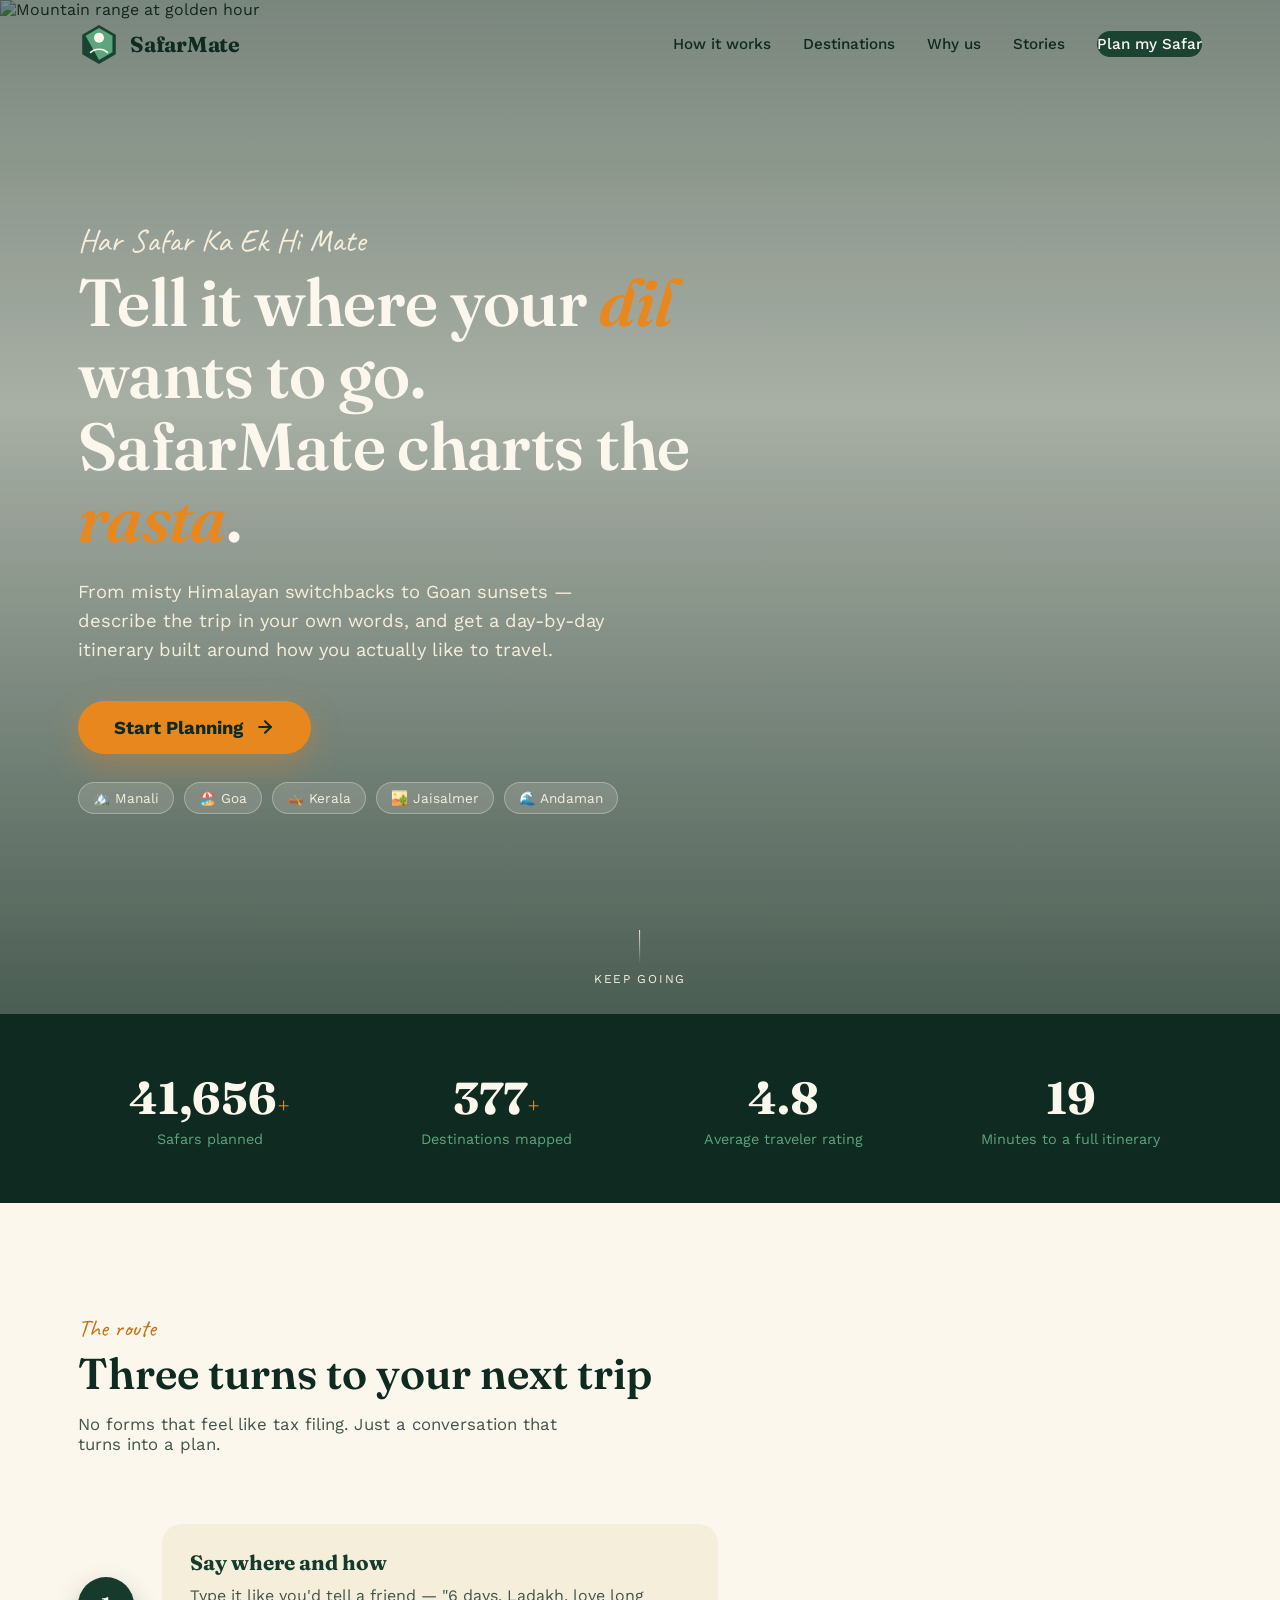
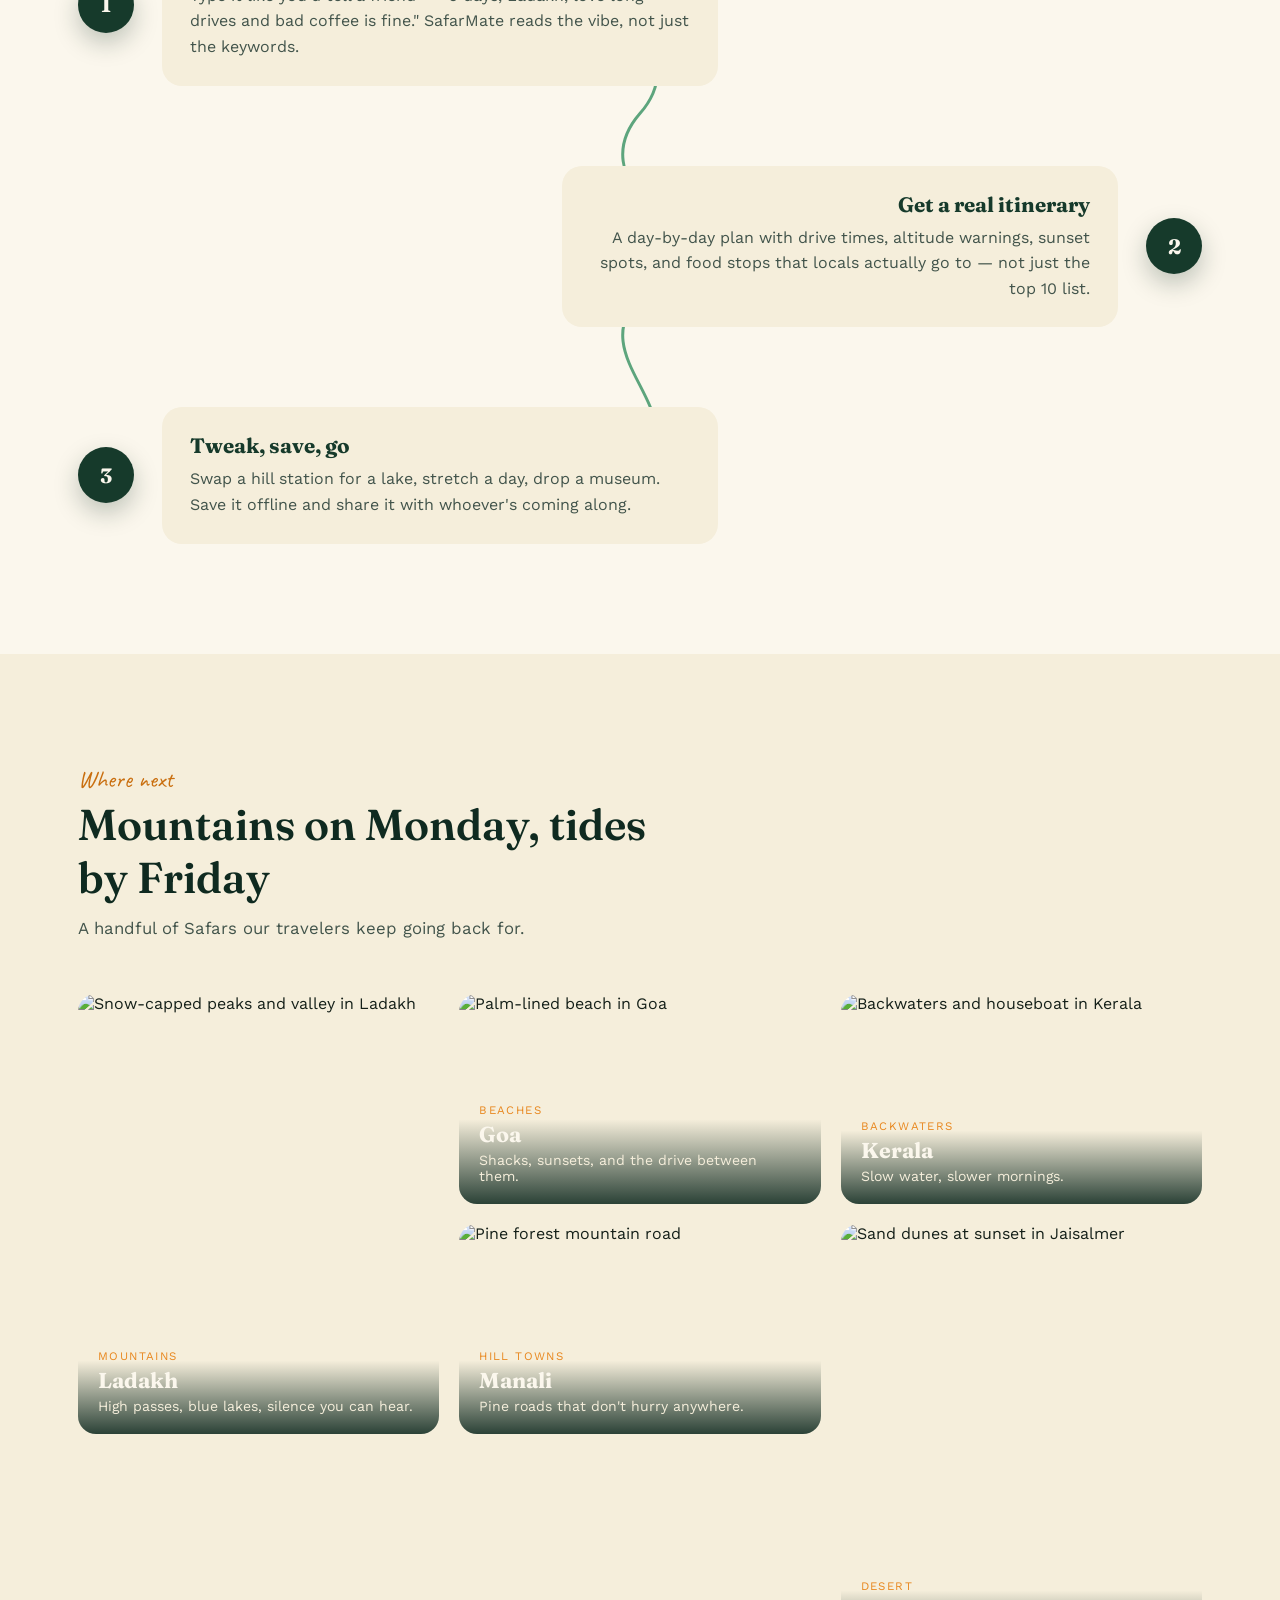
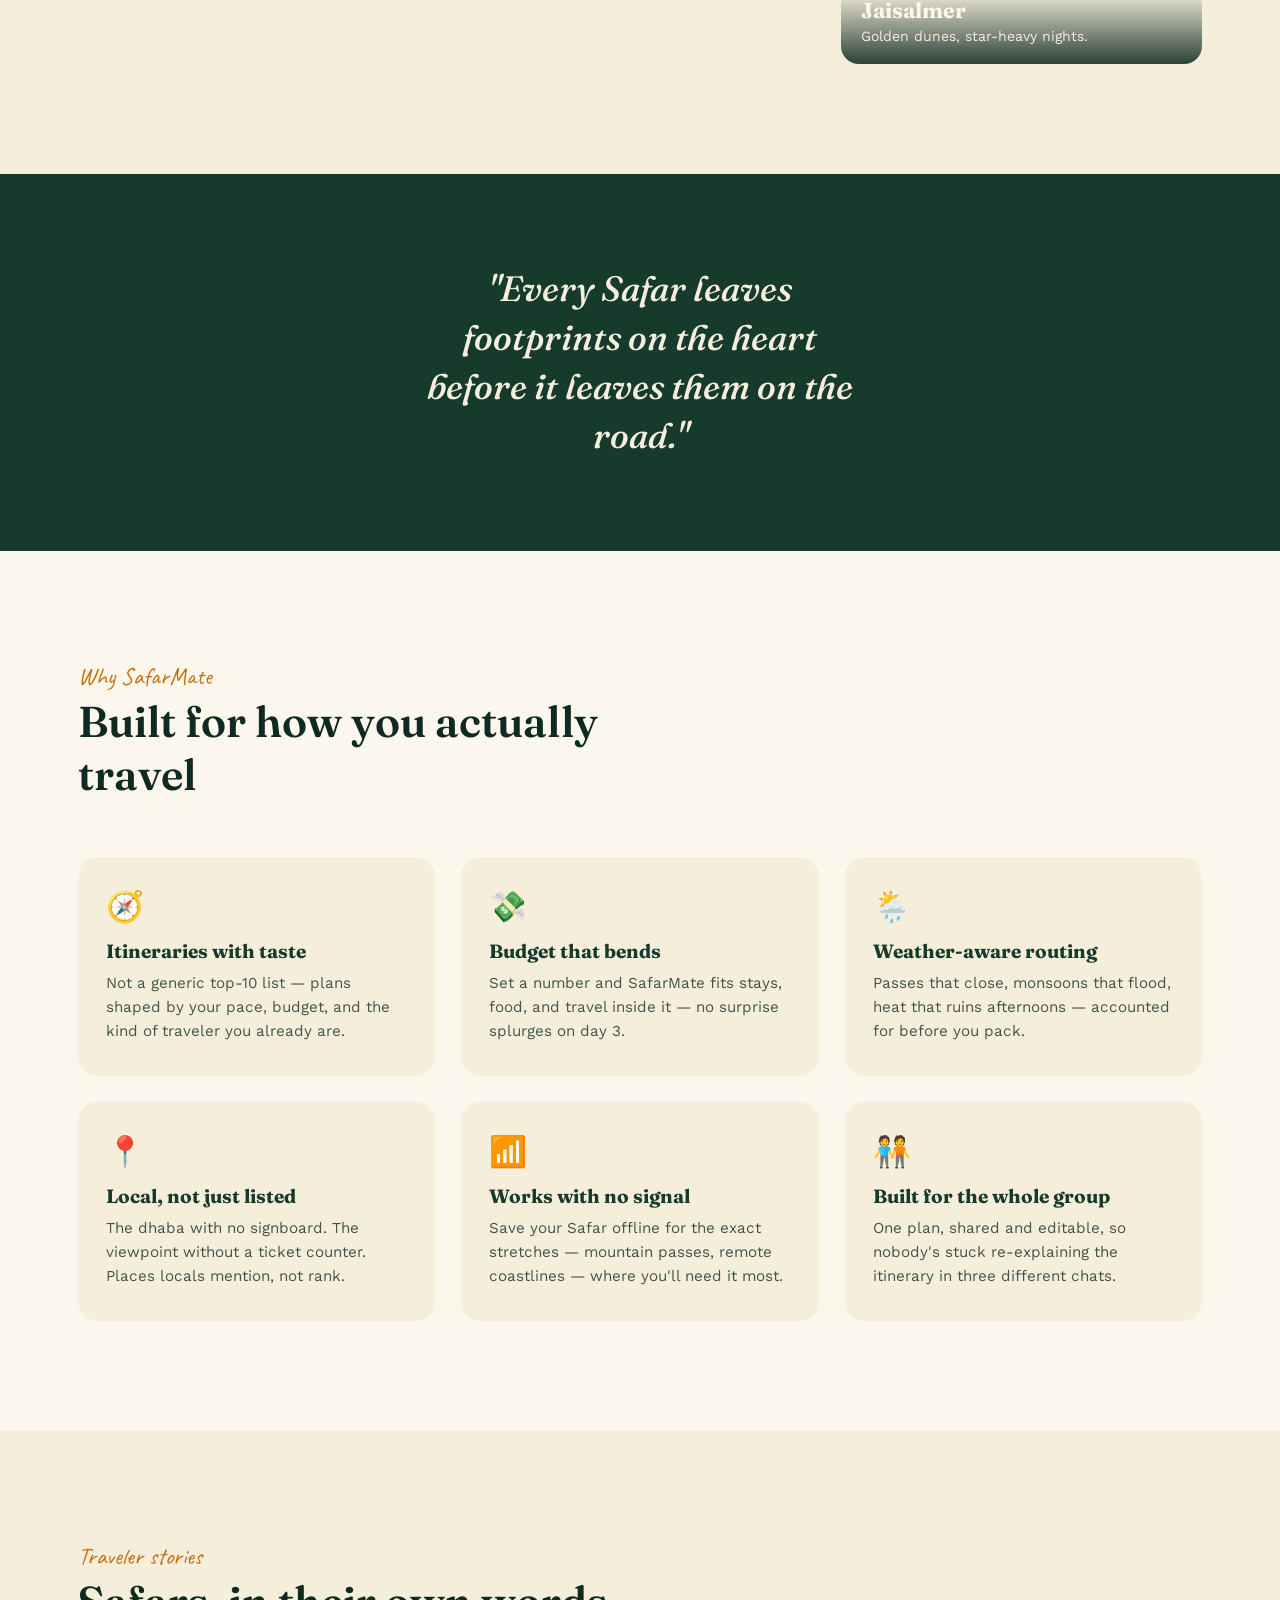
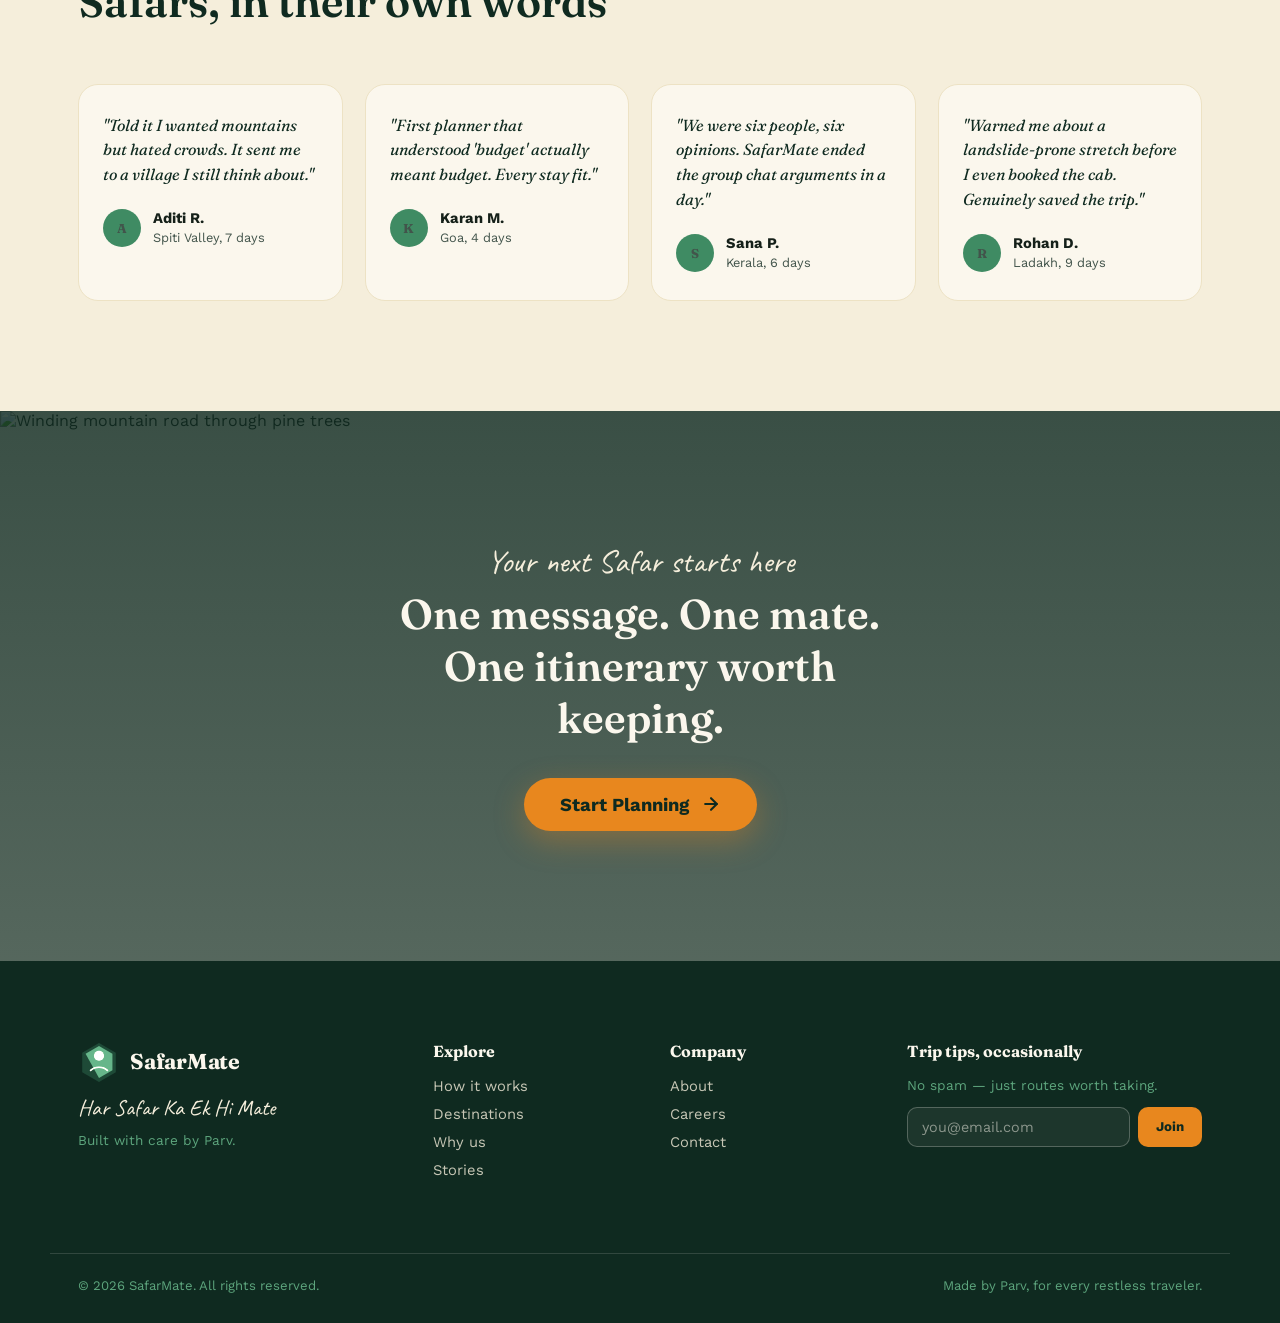
==== SafarMate.html @ 813eea45 "Add files via upload" ====
<!DOCTYPE html>
<html lang="en">
<head>
<meta charset="UTF-8">
<meta name="viewport" content="width=device-width, initial-scale=1.0">
<title>SafarMate — Har Safar Ka Ek Hi Mate</title>
<meta name="description" content="SafarMate plans your mountains, beaches and everything-in-between trips with AI — then hands you an itinerary that actually feels like yours.">

<link rel="preconnect" href="https://fonts.googleapis.com">
<link rel="preconnect" href="https://fonts.gstatic.com" crossorigin>
<link href="https://fonts.googleapis.com/css2?family=Fraunces:opsz,wght@9..144,400;9..144,500;9..144,600;9..144,700&family=Caveat:wght@500;600;700&family=Work+Sans:wght@400;500;600;700&display=swap" rel="stylesheet">

<style>
:root{
  --pine-900:#0F2A20;
  --pine-800:#163A2B;
  --pine-700:#1B4332;
  --moss-600:#2F6E4E;
  --moss-500:#3F8B63;
  --moss-400:#5DA57D;
  --sand-50:#FBF7ED;
  --sand-100:#F5EEDB;
  --sand-200:#EDE2C4;
  --marigold-500:#E8871E;
  --marigold-600:#C96E0E;
  --ink-900:#152019;
  --ink-600:#42544B;
  --mist:rgba(15,42,32,0.08);

  --font-display:"Fraunces", serif;
  --font-script:"Caveat", cursive;
  --font-body:"Work Sans", sans-serif;

  --wrap:1180px;
  --ease:cubic-bezier(.22,.9,.32,1);
}

*,*::before,*::after{box-sizing:border-box;}
html{scroll-behavior:smooth;}
@media (prefers-reduced-motion: reduce){
  html{scroll-behavior:auto;}
  *{animation-duration:0.001ms !important; animation-iteration-count:1 !important; transition-duration:0.001ms !important;}
}

body{
  margin:0;
  font-family:var(--font-body);
  color:var(--ink-900);
  background:var(--sand-50);
  -webkit-font-smoothing:antialiased;
  overflow-x:hidden;
}

img{max-width:100%; display:block;}
a{color:inherit; text-decoration:none;}
button{font-family:inherit; cursor:pointer;}

.wrap{
  width:100%;
  max-width:var(--wrap);
  margin:0 auto;
  padding:0 28px;
}

a:focus-visible, button:focus-visible, input:focus-visible{
  outline:3px solid var(--marigold-500);
  outline-offset:3px;
}

.reveal{
  opacity:0;
  transform:translateY(28px);
  transition:opacity .8s var(--ease), transform .8s var(--ease);
}
.reveal.in-view{
  opacity:1;
  transform:translateY(0);
}

.trail-progress{
  position:fixed;
  top:0; left:0; right:0;
  height:3px;
  background:transparent;
  z-index:1000;
}
.trail-progress span{
  display:block;
  height:100%;
  width:0%;
  background:linear-gradient(90deg, var(--moss-500), var(--marigold-500));
  transition:width .1s linear;
}

.site-header{
  position:fixed;
  top:3px; left:0; right:0;
  z-index:900;
  padding:20px 0;
  transition:padding .35s var(--ease), background .35s var(--ease), box-shadow .35s var(--ease);
}
.site-header.scrolled{
  padding:12px 0;
  background:rgba(251,247,237,0.88);
  backdrop-filter:blur(10px);
  box-shadow:0 8px 24px rgba(15,42,32,.08);
}
.header-inner{
  display:flex;
  align-items:center;
  justify-content:space-between;
  gap:20px;
}
.brand{
  display:flex;
  align-items:center;
  gap:10px;
}
.brand-mark{
  width:42px; height:42px;
  object-fit:contain;
  transition:transform .4s var(--ease);
}
.brand:hover .brand-mark{ transform:rotate(-8deg) scale(1.05); }
.brand-word{
  font-family:var(--font-display);
  font-weight:700;
  font-size:1.35rem;
  color:var(--pine-800);
  letter-spacing:-0.01em;
}
.site-header:not(.scrolled) .brand-word,
.site-header:not(.scrolled) .main-nav a:not(.nav-cta){
  color:var(--pine-900);
}

.main-nav{
  display:flex;
  align-items:center;
  gap:32px;
}
.main-nav a{
  font-size:.95rem;
  font-weight:500;
  color:var(--ink-600);
  position:relative;
  padding:4px 0;
}
.main-nav a:not(.nav-cta)::after{
  content:"";
  position:absolute; left:0; right:100%; bottom:-2px;
  height:2px; background:var(--marigold-500);
  transition:right .3s var(--ease);
}
.main-nav a:not(.nav-cta):hover::after{ right:0; }

.nav-cta{
  background:var(--pine-700);
  color:var(--sand-50) !important;
  padding:10px 20px;
  border-radius:999px;
  font-weight:600;
  transition:background .3s var(--ease), transform .3s var(--ease);
}
.nav-cta:hover{ background:var(--marigold-500); transform:translateY(-2px); }

.nav-toggle{
  display:none;
  flex-direction:column;
  gap:5px;
  background:none;
  border:none;
  padding:8px;
}
.nav-toggle span{
  width:24px; height:2px; background:var(--pine-900);
  transition:transform .3s var(--ease), opacity .3s var(--ease);
}

.hero{
  position:relative;
  min-height:100vh;
  display:flex;
  align-items:center;
  overflow:hidden;
}
.hero-media{
  position:absolute; inset:0;
  z-index:0;
}
.hero-img{
  position:absolute; inset:0;
  width:100%; height:100%;
  object-fit:cover;
  will-change:transform;
}
.hero-img--a{ opacity:1; animation:heroCross 14s ease-in-out infinite; }
.hero-img--b{ opacity:0; animation:heroCross 14s ease-in-out infinite; animation-delay:7s; }
@keyframes heroCross{
  0%, 42%{ opacity:1; }
  50%, 92%{ opacity:0; }
  100%{ opacity:1; }
}
.hero-img--b{ animation-name:heroCrossB; }
@keyframes heroCrossB{
  0%, 42%{ opacity:0; }
  50%, 92%{ opacity:1; }
  100%{ opacity:0; }
}
.hero-scrim{
  position:absolute; inset:0;
  background:
    linear-gradient(180deg, rgba(15,42,32,.55) 0%, rgba(15,42,32,.35) 40%, rgba(15,42,32,.75) 100%);
}

.hero-content{
  position:relative;
  z-index:2;
  padding-top:110px;
  padding-bottom:90px;
  color:var(--sand-50);
}
.script-tag{
  font-family:var(--font-script);
  font-size:2rem;
  color:var(--sand-100);
  margin:0 0 6px;
}
.hero-title{
  font-family:var(--font-display);
  font-weight:600;
  font-size:clamp(2.4rem, 5.2vw, 4.4rem);
  line-height:1.08;
  margin:0 0 22px;
  max-width:16ch;
  letter-spacing:-0.01em;
}
.hero-title em{
  font-style:italic;
  color:var(--marigold-500);
}
.hero-sub{
  font-size:1.15rem;
  line-height:1.6;
  color:var(--sand-100);
  max-width:52ch;
  margin:0 0 36px;
}

/* Updated Button CTA */
.btn-cta {
  display: inline-flex;
  align-items: center;
  justify-content: center;
  gap: 12px;
  background: var(--marigold-500);
  color: var(--pine-900);
  font-weight: 700;
  font-size: 1.15rem;
  padding: 16px 36px;
  border-radius: 999px;
  box-shadow: 0 10px 30px rgba(232,135,30,0.35);
  transition: all .3s var(--ease);
  border: none;
  cursor: pointer;
}
.btn-cta:hover {
  background: var(--sand-50);
  color: var(--pine-900);
  transform: translateY(-3px);
  box-shadow: 0 15px 35px rgba(251,247,237,0.3);
}

.hero-chips{
  display:flex;
  flex-wrap:wrap;
  gap:10px;
  margin-top:28px;
}
.hero-chips span{
  font-size:.85rem;
  background:rgba(251,247,237,0.14);
  border:1px solid rgba(251,247,237,0.3);
  color:var(--sand-100);
  padding:7px 14px;
  border-radius:999px;
}

.scroll-cue{
  position:absolute;
  bottom:28px; left:50%;
  transform:translateX(-50%);
  z-index:2;
  display:flex; flex-direction:column; align-items:center; gap:8px;
  color:var(--sand-100);
  font-size:.75rem;
  letter-spacing:.14em;
  text-transform:uppercase;
}
.scroll-cue-line{
  width:1px; height:34px;
  background:linear-gradient(180deg, var(--sand-100), transparent);
  position:relative;
  overflow:hidden;
}
.scroll-cue-line::after{
  content:"";
  position:absolute; top:-100%; left:0; right:0; height:100%;
  background:var(--marigold-500);
  animation:trickle 2.2s ease-in-out infinite;
}
@keyframes trickle{
  0%{ top:-100%; }
  60%{ top:100%; }
  100%{ top:100%; }
}

.stats{
  background:var(--pine-900);
  padding:56px 0;
}
.stats-grid{
  display:grid;
  grid-template-columns:repeat(4,1fr);
  gap:24px;
  text-align:center;
}
.stat{ color:var(--sand-100); }
.stat-num{
  font-family:var(--font-display);
  font-size:clamp(1.9rem,3.6vw,2.8rem);
  font-weight:700;
  color:var(--sand-50);
}
.stat-plus{
  font-family:var(--font-display);
  font-size:1.5rem;
  color:var(--marigold-500);
}
.stat-label{
  display:block;
  margin-top:6px;
  font-size:.9rem;
  color:var(--moss-400);
}

section{ padding:110px 0; }
.eyebrow{
  font-family:var(--font-script);
  font-size:1.5rem;
  color:var(--marigold-600);
  margin:0 0 4px;
}
.section-title{
  font-family:var(--font-display);
  font-weight:600;
  font-size:clamp(1.9rem, 3.4vw, 2.7rem);
  color:var(--pine-900);
  margin:0 0 14px;
  max-width:20ch;
}
.section-sub{
  font-size:1.05rem;
  color:var(--ink-600);
  max-width:52ch;
  margin:0;
}

.how{ background:var(--sand-50); }
.trail-wrap{
  position:relative;
  margin-top:70px;
  display:flex;
  flex-direction:column;
  gap:80px;
}
.trail-svg{
  position:absolute;
  top:0; left:50%;
  transform:translateX(-50%);
  width:200px; height:100%;
  z-index:0;
  pointer-events:none;
}
#trailPath{
  fill:none;
  stroke:var(--moss-400);
  stroke-width:3;
  stroke-linecap:round;
  stroke-dasharray:1400;
  stroke-dashoffset:1400;
  transition:stroke-dashoffset 1.6s var(--ease);
}
.trail-wrap.in-view #trailPath{ stroke-dashoffset:0; }

.step{
  position:relative;
  z-index:1;
  display:flex;
  align-items:center;
  gap:28px;
  max-width:640px;
}
.step--right{
  margin-left:auto;
  flex-direction:row-reverse;
  text-align:right;
}
.step-marker{
  flex:none;
  width:56px; height:56px;
  border-radius:50%;
  background:var(--pine-800);
  color:var(--sand-50);
  font-family:var(--font-display);
  font-weight:700;
  font-size:1.3rem;
  display:flex; align-items:center; justify-content:center;
  box-shadow:0 10px 24px rgba(15,42,32,.25);
}
.step-card{
  background:var(--sand-100);
  border-radius:20px;
  padding:26px 28px;
}
.step-card h3{
  font-family:var(--font-display);
  font-size:1.3rem;
  color:var(--pine-800);
  margin:0 0 8px;
}
.step-card p{
  margin:0;
  color:var(--ink-600);
  line-height:1.6;
}

.destinations{ background:var(--sand-100); }
.dest-grid{
  margin-top:56px;
  display:grid;
  grid-template-columns:repeat(6,1fr);
  grid-auto-rows:210px;
  gap:20px;
}
.dest-card{
  position:relative;
  border-radius:18px;
  overflow:hidden;
  grid-column:span 2;
  grid-row:span 1;
}
.dest-card--tall{ grid-row:span 2; }
.dest-card img{
  width:100%; height:100%;
  object-fit:cover;
  transition:transform .6s var(--ease);
}
.dest-card:hover img{ transform:scale(1.08); }
.dest-info{
  position:absolute; left:0; right:0; bottom:0;
  padding:20px;
  background:linear-gradient(0deg, rgba(15,42,32,.88), rgba(15,42,32,0) 70%);
  color:var(--sand-50);
}
.dest-kicker{
  display:block;
  font-size:.72rem;
  text-transform:uppercase;
  letter-spacing:.12em;
  color:var(--marigold-500);
  margin-bottom:4px;
}
.dest-info h3{
  font-family:var(--font-display);
  margin:0 0 4px;
  font-size:1.35rem;
}
.dest-info p{
  margin:0;
  font-size:.88rem;
  color:var(--sand-100);
}

.quote-break{
  background:var(--pine-800);
  padding:90px 0;
  text-align:center;
}
.big-quote{
  font-family:var(--font-display);
  font-style:italic;
  font-weight:500;
  font-size:clamp(1.4rem, 3vw, 2.2rem);
  color:var(--sand-100);
  max-width:20ch;
  margin:0 auto;
  line-height:1.4;
}

.features{ background:var(--sand-50); }
.feature-grid{
  margin-top:56px;
  display:grid;
  grid-template-columns:repeat(3,1fr);
  gap:26px;
}
.feature-card{
  background:var(--sand-100);
  border-radius:20px;
  padding:32px 28px;
  transition:transform .4s var(--ease), box-shadow .4s var(--ease);
}
.feature-card:hover{
  transform:translateY(-6px);
  box-shadow:0 20px 40px rgba(15,42,32,.1);
}
.feature-icon{
  font-size:1.9rem;
  display:inline-block;
  margin-bottom:14px;
}
.feature-card h3{
  font-family:var(--font-display);
  font-size:1.2rem;
  color:var(--pine-800);
  margin:0 0 8px;
}
.feature-card p{
  margin:0;
  color:var(--ink-600);
  line-height:1.6;
  font-size:.95rem;
}

.stories{ background:var(--sand-100); overflow:hidden; }
.stories-track{
  margin-top:56px;
  display:grid;
  grid-template-columns:repeat(4,1fr);
  gap:22px;
}
.story-card{
  background:var(--sand-50);
  border-radius:20px;
  padding:28px 24px;
  border:1px solid var(--sand-200);
}
.story-quote{
  font-family:var(--font-display);
  font-style:italic;
  color:var(--pine-900);
  line-height:1.55;
  margin:0 0 22px;
}
.story-who{
  display:flex;
  align-items:center;
  gap:12px;
}
.story-avatar{
  width:38px; height:38px;
  border-radius:50%;
  background:var(--moss-500);
  color:var(--sand-50);
  font-family:var(--font-display);
  font-weight:700;
  display:flex; align-items:center; justify-content:center;
  flex:none;
}
.story-who strong{
  display:block;
  font-size:.92rem;
  color:var(--ink-900);
}
.story-who span{
  font-size:.8rem;
  color:var(--ink-600);
}

.cta-band{
  position:relative;
  padding:130px 0;
  overflow:hidden;
}
.cta-media{ position:absolute; inset:0; z-index:0; }
.cta-media img{ width:100%; height:100%; object-fit:cover; }
.cta-scrim{
  position:absolute; inset:0;
  background:linear-gradient(180deg, rgba(15,42,32,.82), rgba(15,42,32,.7));
}
.cta-content{
  position:relative; z-index:1;
  text-align:center;
  display:flex;
  flex-direction:column;
  align-items:center;
}
.cta-content h2{
  font-family:var(--font-display);
  font-weight:600;
  font-size:clamp(1.8rem, 3.6vw, 2.6rem);
  color:var(--sand-50);
  max-width:18ch;
  margin:0 0 34px;
}

.site-footer{
  background:var(--pine-900);
  color:var(--sand-100);
  padding:80px 0 30px;
}
.footer-grid{
  display:grid;
  grid-template-columns:1.6fr 1fr 1fr 1.3fr;
  gap:40px;
}
.footer-brand .brand-word{ color:var(--sand-50); }
.footer-brand .brand-mark{ filter:brightness(1.1); }
.script-tag--footer{ font-size:1.4rem; margin-top:10px; }
.footer-note{ font-size:.85rem; color:var(--moss-400); margin-top:10px; }

.footer-col h4{
  font-family:var(--font-display);
  font-size:1rem;
  color:var(--sand-50);
  margin:0 0 16px;
}
.footer-col a{
  display:block;
  color:var(--sand-100);
  opacity:.8;
  font-size:.92rem;
  margin-bottom:10px;
  transition:opacity .2s, color .2s;
}
.footer-col a:hover{ opacity:1; color:var(--marigold-500); }
.footer-newsletter p{
  font-size:.85rem;
  color:var(--moss-400);
  margin:0 0 14px;
}
.newsletter-form{
  display:flex;
  gap:8px;
}
.newsletter-form input{
  flex:1;
  min-width:0;
  border:1px solid rgba(251,247,237,.25);
  background:rgba(251,247,237,.06);
  border-radius:10px;
  padding:11px 14px;
  color:var(--sand-50);
  font-family:inherit;
  font-size:.9rem;
}
.newsletter-form input::placeholder{ color:rgba(251,247,237,.5); }
.newsletter-form button{
  border:none;
  background:var(--marigold-500);
  color:var(--pine-900);
  font-weight:700;
  padding:0 18px;
  border-radius:10px;
  transition:background .3s;
}
.newsletter-form button:hover{ background:var(--sand-50); }

.footer-bottom{
  margin-top:64px;
  padding-top:24px;
  border-top:1px solid rgba(251,247,237,.14);
  display:flex;
  justify-content:space-between;
  flex-wrap:wrap;
  gap:10px;
  font-size:.82rem;
  color:var(--moss-400);
}

.toast{
  position:fixed;
  bottom:28px; left:50%;
  transform:translate(-50%, 20px);
  background:var(--pine-800);
  color:var(--sand-50);
  padding:14px 24px;
  border-radius:999px;
  font-size:.9rem;
  box-shadow:0 14px 30px rgba(15,42,32,.3);
  opacity:0;
  pointer-events:none;
  transition:opacity .35s var(--ease), transform .35s var(--ease);
  z-index:1200;
}
.toast.show{
  opacity:1;
  transform:translate(-50%, 0);
}

@media (max-width: 980px){
  .stats-grid{ grid-template-columns:repeat(2,1fr); row-gap:36px; }
  .dest-grid{ grid-template-columns:repeat(2,1fr); }
  .dest-card--tall{ grid-row:span 1; }
  .feature-grid{ grid-template-columns:repeat(2,1fr); }
  .stories-track{ grid-template-columns:repeat(2,1fr); }
  .footer-grid{ grid-template-columns:1fr 1fr; }
  .trail-svg{ display:none; }
  .step--right{ margin-left:0; flex-direction:row; text-align:left; }
}

@media (max-width: 720px){
  .main-nav{
    position:fixed;
    top:0; right:0;
    height:100vh;
    width:min(78vw, 320px);
    background:var(--sand-50);
    flex-direction:column;
    align-items:flex-start;
    justify-content:center;
    gap:26px;
    padding:40px;
    transform:translateX(100%);
    transition:transform .4s var(--ease);
    box-shadow:-10px 0 30px rgba(15,42,32,.15);
  }
  .main-nav.open{ transform:translateX(0); }
  .main-nav a{ color:var(--pine-900) !important; font-size:1.1rem; }
  .nav-toggle{ display:flex; }
  .nav-toggle.open span:nth-child(1){ transform:translateY(7px) rotate(45deg); }
  .nav-toggle.open span:nth-child(2){ opacity:0; }
  .nav-toggle.open span:nth-child(3){ transform:translateY(-7px) rotate(-45deg); }

  section{ padding:76px 0; }
  .hero-content{ padding-top:120px; }
  .stats-grid{ grid-template-columns:1fr 1fr; }
  .dest-grid{ grid-template-columns:1fr; grid-auto-rows:240px; }
  .dest-card{ grid-column:span 1; }
  .feature-grid{ grid-template-columns:1fr; }
  .stories-track{ grid-template-columns:1fr; }
  .footer-grid{ grid-template-columns:1fr; gap:34px; }
}
</style>
</head>
<body>

<div class="trail-progress" aria-hidden="true"><span id="trailFill"></span></div>

<!-- ===================== HEADER ===================== -->
<header class="site-header" id="siteHeader">
  <div class="wrap header-inner">
    <a href="#top" class="brand">
      <svg class="brand-mark" viewBox="0 0 100 100" fill="none" xmlns="http://www.w3.org/2000/svg" style="width:42px;height:42px;">
        <path d="M50 5L90 28.1V74.4L50 97.5L10 74.4V28.1L50 5Z" fill="#1B4332"/>
        <path d="M50 12L82 30.5V69.5L50 88L18 30.5V30.5L50 12Z" fill="#5DA57D"/>
        <circle cx="50" cy="35" r="12" fill="#FBF7ED"/>
        <path d="M30 70C40 60 60 60 70 70" stroke="#FBF7ED" stroke-width="4" stroke-linecap="round"/>
      </svg>
      <span class="brand-word">SafarMate</span>
    </a>

    <nav class="main-nav" id="mainNav">
      <a href="#how-it-works">How it works</a>
      <a href="#destinations">Destinations</a>
      <a href="#features">Why us</a>
      <a href="#stories">Stories</a>
      <a href="index.html" class="nav-cta">Plan my Safar</a>
    </nav>

    <button class="nav-toggle" id="navToggle" aria-label="Toggle menu" aria-expanded="false">
      <span></span><span></span><span></span>
    </button>
  </div>
</header>

<main id="top">

  <!-- ===================== HERO ===================== -->
  <section class="hero" id="hero">
    <div class="hero-media" id="heroMedia">
      <img src="https://images.unsplash.com/photo-1469474968028-56623f02e42e?auto=format&fit=crop&w=1800&q=80" alt="Mountain range at golden hour" class="hero-img hero-img--a">
      <img src="https://images.unsplash.com/photo-1507525428034-b723cf961d3e?auto=format&fit=crop&w=1800&q=80" alt="Turquoise beach coastline from above" class="hero-img hero-img--b">
      <div class="hero-scrim"></div>
    </div>

    <div class="wrap hero-content">
      <p class="script-tag reveal">Har Safar Ka Ek Hi Mate</p>
      <h1 class="hero-title reveal">
        Tell it where your <em>dil</em> wants to go.<br>
        SafarMate charts the <em>rasta</em>.
      </h1>
      <p class="hero-sub reveal">
        From misty Himalayan switchbacks to Goan sunsets — describe the trip in your own words,
        and get a day-by-day itinerary built around how you actually like to travel.
      </p>

      <div class="reveal">
        <a href="index.html" class="btn-cta">
          <span>Start Planning</span>
          <svg width="20" height="20" viewBox="0 0 24 24" fill="none" stroke="currentColor" stroke-width="2.5" stroke-linecap="round" stroke-linejoin="round"><line x1="5" y1="12" x2="19" y2="12"></line><polyline points="12 5 19 12 12 19"></polyline></svg>
        </a>
      </div>

      <div class="hero-chips reveal" aria-hidden="true">
        <span>🏔️ Manali</span><span>🏖️ Goa</span><span>🛶 Kerala</span><span>🏜️ Jaisalmer</span><span>🌊 Andaman</span>
      </div>
    </div>

    <a href="#stats" class="scroll-cue" aria-label="Scroll down">
      <span class="scroll-cue-line"></span> keep going
    </a>
  </section>

  <!-- ===================== STATS ===================== -->
  <section class="stats" id="stats">
    <div class="wrap stats-grid">
      <div class="stat reveal">
        <span class="stat-num" data-count="42000">0</span><span class="stat-plus">+</span>
        <span class="stat-label">Safars planned</span>
      </div>
      <div class="stat reveal">
        <span class="stat-num" data-count="380">0</span><span class="stat-plus">+</span>
        <span class="stat-label">Destinations mapped</span>
      </div>
      <div class="stat reveal">
        <span class="stat-num" data-count="4.8">0</span>
        <span class="stat-label">Average traveler rating</span>
      </div>
      <div class="stat reveal">
        <span class="stat-num" data-count="19">0</span>
        <span class="stat-label">Minutes to a full itinerary</span>
      </div>
    </div>
  </section>

  <!-- ===================== HOW IT WORKS ===================== -->
  <section class="how" id="how-it-works">
    <div class="wrap">
      <p class="eyebrow reveal">The route</p>
      <h2 class="section-title reveal">Three turns to your next trip</h2>
      <p class="section-sub reveal">No forms that feel like tax filing. Just a conversation that turns into a plan.</p>
    </div>

    <div class="trail-wrap wrap">
      <svg class="trail-svg" id="trailSvg" viewBox="0 0 200 720" preserveAspectRatio="none" aria-hidden="true">
        <path id="trailPath" d="M100,10 C40,90 160,140 100,220 C40,300 160,350 100,430 C40,510 160,560 100,650" />
      </svg>

      <div class="step reveal" data-step="1">
        <div class="step-marker">1</div>
        <div class="step-card">
          <h3>Say where and how</h3>
          <p>Type it like you'd tell a friend — "6 days, Ladakh, love long drives and bad coffee is fine." SafarMate reads the vibe, not just the keywords.</p>
        </div>
      </div>

      <div class="step step--right reveal" data-step="2">
        <div class="step-marker">2</div>
        <div class="step-card">
          <h3>Get a real itinerary</h3>
          <p>A day-by-day plan with drive times, altitude warnings, sunset spots, and food stops that locals actually go to — not just the top 10 list.</p>
        </div>
      </div>

      <div class="step reveal" data-step="3">
        <div class="step-marker">3</div>
        <div class="step-card">
          <h3>Tweak, save, go</h3>
          <p>Swap a hill station for a lake, stretch a day, drop a museum. Save it offline and share it with whoever's coming along.</p>
        </div>
      </div>
    </div>
  </section>

  <!-- ===================== DESTINATIONS ===================== -->
  <section class="destinations" id="destinations">
    <div class="wrap">
      <p class="eyebrow reveal">Where next</p>
      <h2 class="section-title reveal">Mountains on Monday, tides by Friday</h2>
      <p class="section-sub reveal">A handful of Safars our travelers keep going back for.</p>
    </div>

    <div class="dest-grid wrap">
      <article class="dest-card dest-card--tall reveal">
        <img src="https://images.unsplash.com/photo-1626621341517-bbf3d9990a23?auto=format&fit=crop&w=1000&q=80" alt="Snow-capped peaks and valley in Ladakh">
        <div class="dest-info">
          <span class="dest-kicker">Mountains</span>
          <h3>Ladakh</h3>
          <p>High passes, blue lakes, silence you can hear.</p>
        </div>
      </article>

      <article class="dest-card reveal">
        <img src="https://images.unsplash.com/photo-1512343879784-a960bf40e7f2?auto=format&fit=crop&w=900&q=80" alt="Palm-lined beach in Goa">
        <div class="dest-info">
          <span class="dest-kicker">Beaches</span>
          <h3>Goa</h3>
          <p>Shacks, sunsets, and the drive between them.</p>
        </div>
      </article>

      <article class="dest-card reveal">
        <img src="https://images.unsplash.com/photo-1602216056096-3b40cc0c9944?auto=format&fit=crop&w=900&q=80" alt="Backwaters and houseboat in Kerala">
        <div class="dest-info">
          <span class="dest-kicker">Backwaters</span>
          <h3>Kerala</h3>
          <p>Slow water, slower mornings.</p>
        </div>
      </article>

      <article class="dest-card reveal">
        <img src="https://images.unsplash.com/photo-1477587458883-47145ed94245?auto=format&fit=crop&w=900&q=80" alt="Pine forest mountain road">
        <div class="dest-info">
          <span class="dest-kicker">Hill towns</span>
          <h3>Manali</h3>
          <p>Pine roads that don't hurry anywhere.</p>
        </div>
      </article>

      <article class="dest-card dest-card--tall reveal">
        <img src="https://images.unsplash.com/photo-1524230659092-07f99a75c013?auto=format&fit=crop&w=1000&q=80" alt="Sand dunes at sunset in Jaisalmer">
        <div class="dest-info">
          <span class="dest-kicker">Desert</span>
          <h3>Jaisalmer</h3>
          <p>Golden dunes, star-heavy nights.</p>
        </div>
      </article>
    </div>
  </section>

  <!-- ===================== QUOTE BREAK ===================== -->
  <section class="quote-break">
    <div class="wrap">
      <p class="big-quote reveal">"Every Safar leaves footprints on the heart before it leaves them on the road."</p>
    </div>
  </section>

  <!-- ===================== FEATURES ===================== -->
  <section class="features" id="features">
    <div class="wrap">
      <p class="eyebrow reveal">Why SafarMate</p>
      <h2 class="section-title reveal">Built for how you actually travel</h2>
    </div>

    <div class="feature-grid wrap">
      <div class="feature-card reveal">
        <span class="feature-icon">🧭</span>
        <h3>Itineraries with taste</h3>
        <p>Not a generic top-10 list — plans shaped by your pace, budget, and the kind of traveler you already are.</p>
      </div>
      <div class="feature-card reveal">
        <span class="feature-icon">💸</span>
        <h3>Budget that bends</h3>
        <p>Set a number and SafarMate fits stays, food, and travel inside it — no surprise splurges on day 3.</p>
      </div>
      <div class="feature-card reveal">
        <span class="feature-icon">🌦️</span>
        <h3>Weather-aware routing</h3>
        <p>Passes that close, monsoons that flood, heat that ruins afternoons — accounted for before you pack.</p>
      </div>
      <div class="feature-card reveal">
        <span class="feature-icon">📍</span>
        <h3>Local, not just listed</h3>
        <p>The dhaba with no signboard. The viewpoint without a ticket counter. Places locals mention, not rank.</p>
      </div>
      <div class="feature-card reveal">
        <span class="feature-icon">📶</span>
        <h3>Works with no signal</h3>
        <p>Save your Safar offline for the exact stretches — mountain passes, remote coastlines — where you'll need it most.</p>
      </div>
      <div class="feature-card reveal">
        <span class="feature-icon">🧑‍🤝‍🧑</span>
        <h3>Built for the whole group</h3>
        <p>One plan, shared and editable, so nobody's stuck re-explaining the itinerary in three different chats.</p>
      </div>
    </div>
  </section>

  <!-- ===================== TESTIMONIALS ===================== -->
  <section class="stories" id="stories">
    <div class="wrap">
      <p class="eyebrow reveal">Traveler stories</p>
      <h2 class="section-title reveal">Safars, in their own words</h2>
    </div>

    <div class="stories-track wrap" id="storiesTrack">
      <article class="story-card reveal">
        <p class="story-quote">"Told it I wanted mountains but hated crowds. It sent me to a village I still think about."</p>
        <div class="story-who">
          <span class="story-avatar">A</span>
          <div><strong>Aditi R.</strong><span>Spiti Valley, 7 days</span></div>
        </div>
      </article>
      <article class="story-card reveal">
        <p class="story-quote">"First planner that understood 'budget' actually meant budget. Every stay fit."</p>
        <div class="story-who">
          <span class="story-avatar">K</span>
          <div><strong>Karan M.</strong><span>Goa, 4 days</span></div>
        </div>
      </article>
      <article class="story-card reveal">
        <p class="story-quote">"We were six people, six opinions. SafarMate ended the group chat arguments in a day."</p>
        <div class="story-who">
          <span class="story-avatar">S</span>
          <div><strong>Sana P.</strong><span>Kerala, 6 days</span></div>
        </div>
      </article>
      <article class="story-card reveal">
        <p class="story-quote">"Warned me about a landslide-prone stretch before I even booked the cab. Genuinely saved the trip."</p>
        <div class="story-who">
          <span class="story-avatar">R</span>
          <div><strong>Rohan D.</strong><span>Ladakh, 9 days</span></div>
        </div>
      </article>
    </div>
  </section>

  <!-- ===================== CTA ===================== -->
  <section class="cta-band" id="plan">
    <div class="cta-media">
      <img src="https://images.unsplash.com/photo-1476514525535-07fb3b4ae5f1?auto=format&fit=crop&w=1800&q=80" alt="Winding mountain road through pine trees">
      <div class="cta-scrim"></div>
    </div>
    <div class="wrap cta-content">
      <p class="script-tag reveal">Your next Safar starts here</p>
      <h2 class="reveal">One message. One mate. One itinerary worth keeping.</h2>
      <div class="reveal">
        <a href="index.html" class="btn-cta">
          <span>Start Planning</span>
          <svg width="20" height="20" viewBox="0 0 24 24" fill="none" stroke="currentColor" stroke-width="2.5" stroke-linecap="round" stroke-linejoin="round"><line x1="5" y1="12" x2="19" y2="12"></line><polyline points="12 5 19 12 12 19"></polyline></svg>
        </a>
      </div>
    </div>
  </section>

</main>

<!-- ===================== FOOTER ===================== -->
<footer class="site-footer">
  <div class="wrap footer-grid">
    <div class="footer-brand">
      <a href="#top" class="brand">
        <svg class="brand-mark" viewBox="0 0 100 100" fill="none" xmlns="http://www.w3.org/2000/svg" style="width:42px;height:42px;filter:brightness(1.1);">
          <path d="M50 5L90 28.1V74.4L50 97.5L10 74.4V28.1L50 5Z" fill="#1B4332"/>
          <path d="M50 12L82 30.5V69.5L50 88L18 30.5V30.5L50 12Z" fill="#5DA57D"/>
          <circle cx="50" cy="35" r="12" fill="#FBF7ED"/>
          <path d="M30 70C40 60 60 60 70 70" stroke="#FBF7ED" stroke-width="4" stroke-linecap="round"/>
        </svg>
        <span class="brand-word">SafarMate</span>
      </a>
      <p class="script-tag script-tag--footer">Har Safar Ka Ek Hi Mate</p>
      <p class="footer-note">Built with care by Parv.</p>
    </div>

    <div class="footer-col">
      <h4>Explore</h4>
      <a href="#how-it-works">How it works</a>
      <a href="#destinations">Destinations</a>
      <a href="#features">Why us</a>
      <a href="#stories">Stories</a>
    </div>

    <div class="footer-col">
      <h4>Company</h4>
      <a href="#top">About</a>
      <a href="#top">Careers</a>
      <a href="#top">Contact</a>
    </div>

    <div class="footer-col footer-newsletter">
      <h4>Trip tips, occasionally</h4>
      <p>No spam — just routes worth taking.</p>
      <form class="newsletter-form" id="newsletterForm">
        <input type="email" placeholder="you@email.com" aria-label="Email address" required>
        <button type="submit">Join</button>
      </form>
    </div>
  </div>

  <div class="wrap footer-bottom">
    <span>© 2026 SafarMate. All rights reserved.</span>
    <span>Made by Parv, for every restless traveler.</span>
  </div>
</footer>

<div class="toast" id="toast"></div>

<script>
document.addEventListener('DOMContentLoaded', () => {

  const header = document.getElementById('siteHeader');
  const trailFill = document.getElementById('trailFill');

  const onScroll = () => {
    const y = window.scrollY;
    header.classList.toggle('scrolled', y > 40);

    const docHeight = document.documentElement.scrollHeight - window.innerHeight;
    const progress = docHeight > 0 ? (y / docHeight) * 100 : 0;
    trailFill.style.width = progress + '%';
  };
  window.addEventListener('scroll', onScroll, { passive: true });
  onScroll();

  const navToggle = document.getElementById('navToggle');
  const mainNav = document.getElementById('mainNav');

  navToggle.addEventListener('click', () => {
    const isOpen = mainNav.classList.toggle('open');
    navToggle.classList.toggle('open', isOpen);
    navToggle.setAttribute('aria-expanded', isOpen);
  });

  mainNav.querySelectorAll('a').forEach(link => {
    link.addEventListener('click', () => {
      mainNav.classList.remove('open');
      navToggle.classList.remove('open');
      navToggle.setAttribute('aria-expanded', 'false');
    });
  });

  const revealEls = document.querySelectorAll('.reveal');
  const revealObserver = new IntersectionObserver((entries) => {
    entries.forEach(entry => {
      if (entry.isIntersecting) {
        entry.target.classList.add('in-view');
        revealObserver.unobserve(entry.target);
      }
    });
  }, { threshold: 0.15, rootMargin: '0px 0px -60px 0px' });

  revealEls.forEach((el, i) => {
    el.style.transitionDelay = (i % 4) * 70 + 'ms';
    revealObserver.observe(el);
  });

  const trailWrap = document.querySelector('.trail-wrap');
  if (trailWrap) {
    const trailObserver = new IntersectionObserver((entries) => {
      entries.forEach(entry => {
        if (entry.isIntersecting) {
          trailWrap.classList.add('in-view');
          trailObserver.unobserve(trailWrap);
        }
      });
    }, { threshold: 0.2 });
    trailObserver.observe(trailWrap);
  }

  const stats = document.querySelectorAll('.stat-num');
  const animateCount = (el) => {
    const target = parseFloat(el.dataset.count);
    const isDecimal = target % 1 !== 0;
    const duration = 1600;
    const start = performance.now();

    const tick = (now) => {
      const progress = Math.min((now - start) / duration, 1);
      const eased = 1 - Math.pow(1 - progress, 3);
      const value = target * eased;
      el.textContent = isDecimal ? value.toFixed(1) : Math.round(value).toLocaleString('en-IN');
      if (progress < 1) requestAnimationFrame(tick);
      else el.textContent = isDecimal ? target.toFixed(1) : target.toLocaleString('en-IN');
    };
    requestAnimationFrame(tick);
  };

  const statObserver = new IntersectionObserver((entries) => {
    entries.forEach(entry => {
      if (entry.isIntersecting) {
        animateCount(entry.target);
        statObserver.unobserve(entry.target);
      }
    });
  }, { threshold: 0.5 });
  stats.forEach(s => statObserver.observe(s));

  const heroMedia = document.getElementById('heroMedia');
  if (heroMedia && matchMedia('(prefers-reduced-motion: no-preference)').matches) {
    window.addEventListener('scroll', () => {
      const y = window.scrollY;
      if (y < window.innerHeight) {
        heroMedia.style.transform = `translateY(${y * 0.25}px) scale(${1 + y * 0.0003})`;
      }
    }, { passive: true });
  }

  const toast = document.getElementById('toast');
  let toastTimer;
  const showToast = (message) => {
    toast.textContent = message;
    toast.classList.add('show');
    clearTimeout(toastTimer);
    toastTimer = setTimeout(() => toast.classList.remove('show'), 3200);
  };

  const newsletterForm = document.getElementById('newsletterForm');
  if (newsletterForm) {
    newsletterForm.addEventListener('submit', (e) => {
      e.preventDefault();
      showToast('Welcome aboard — first route lands soon.');
      newsletterForm.reset();
    });
  }

});
</script>
</body>
</html>
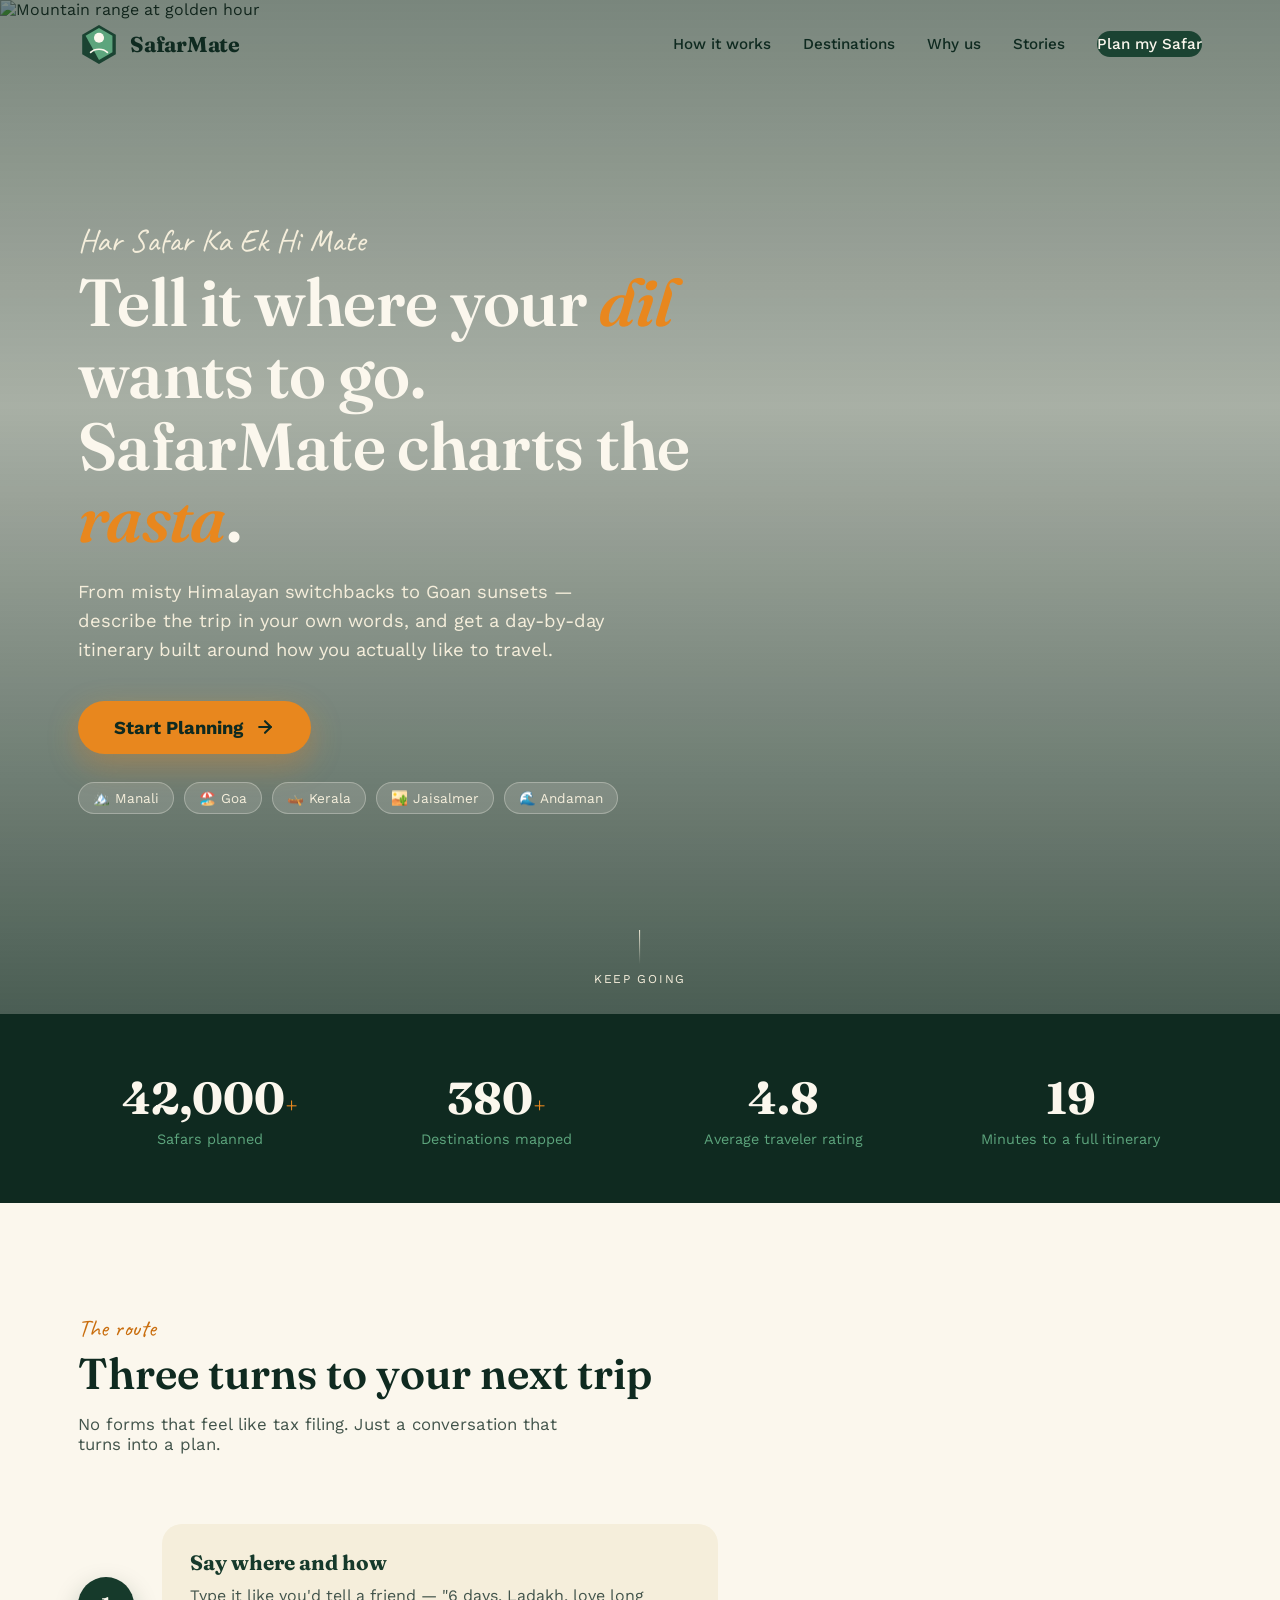
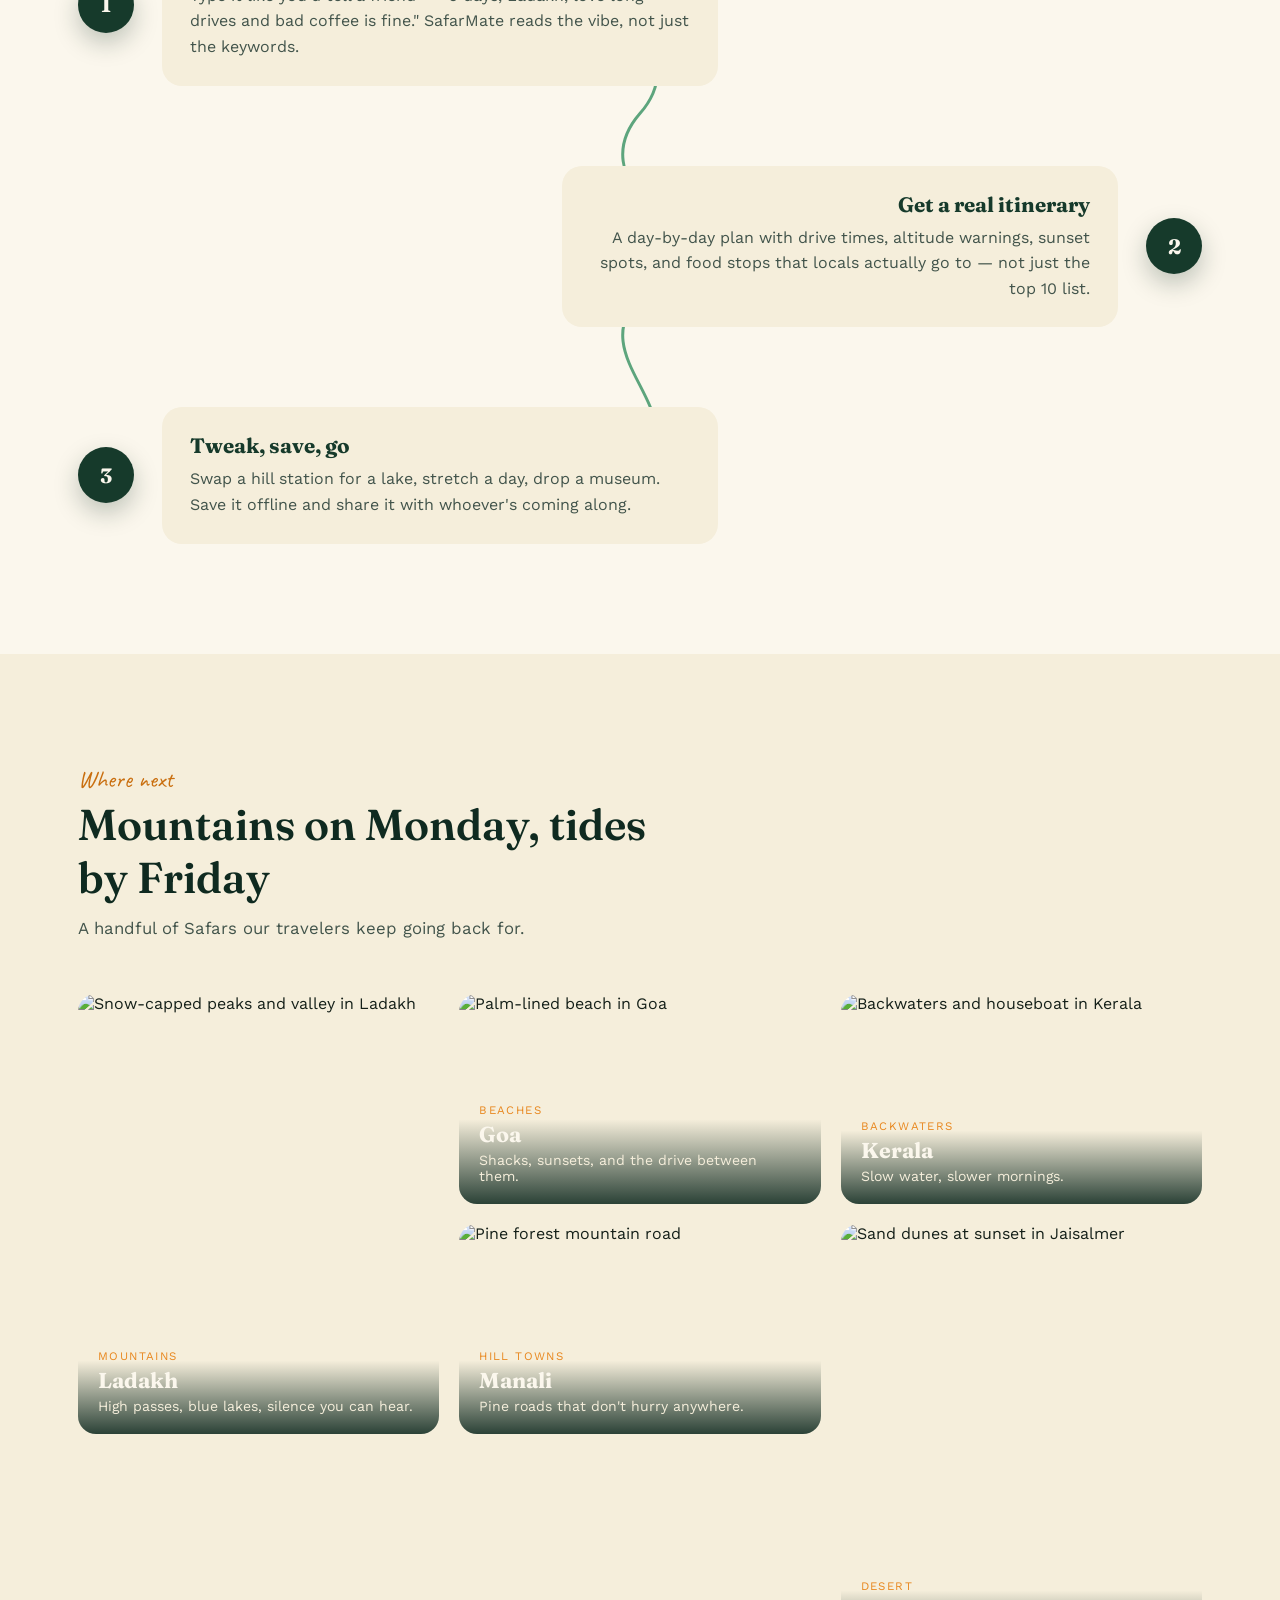
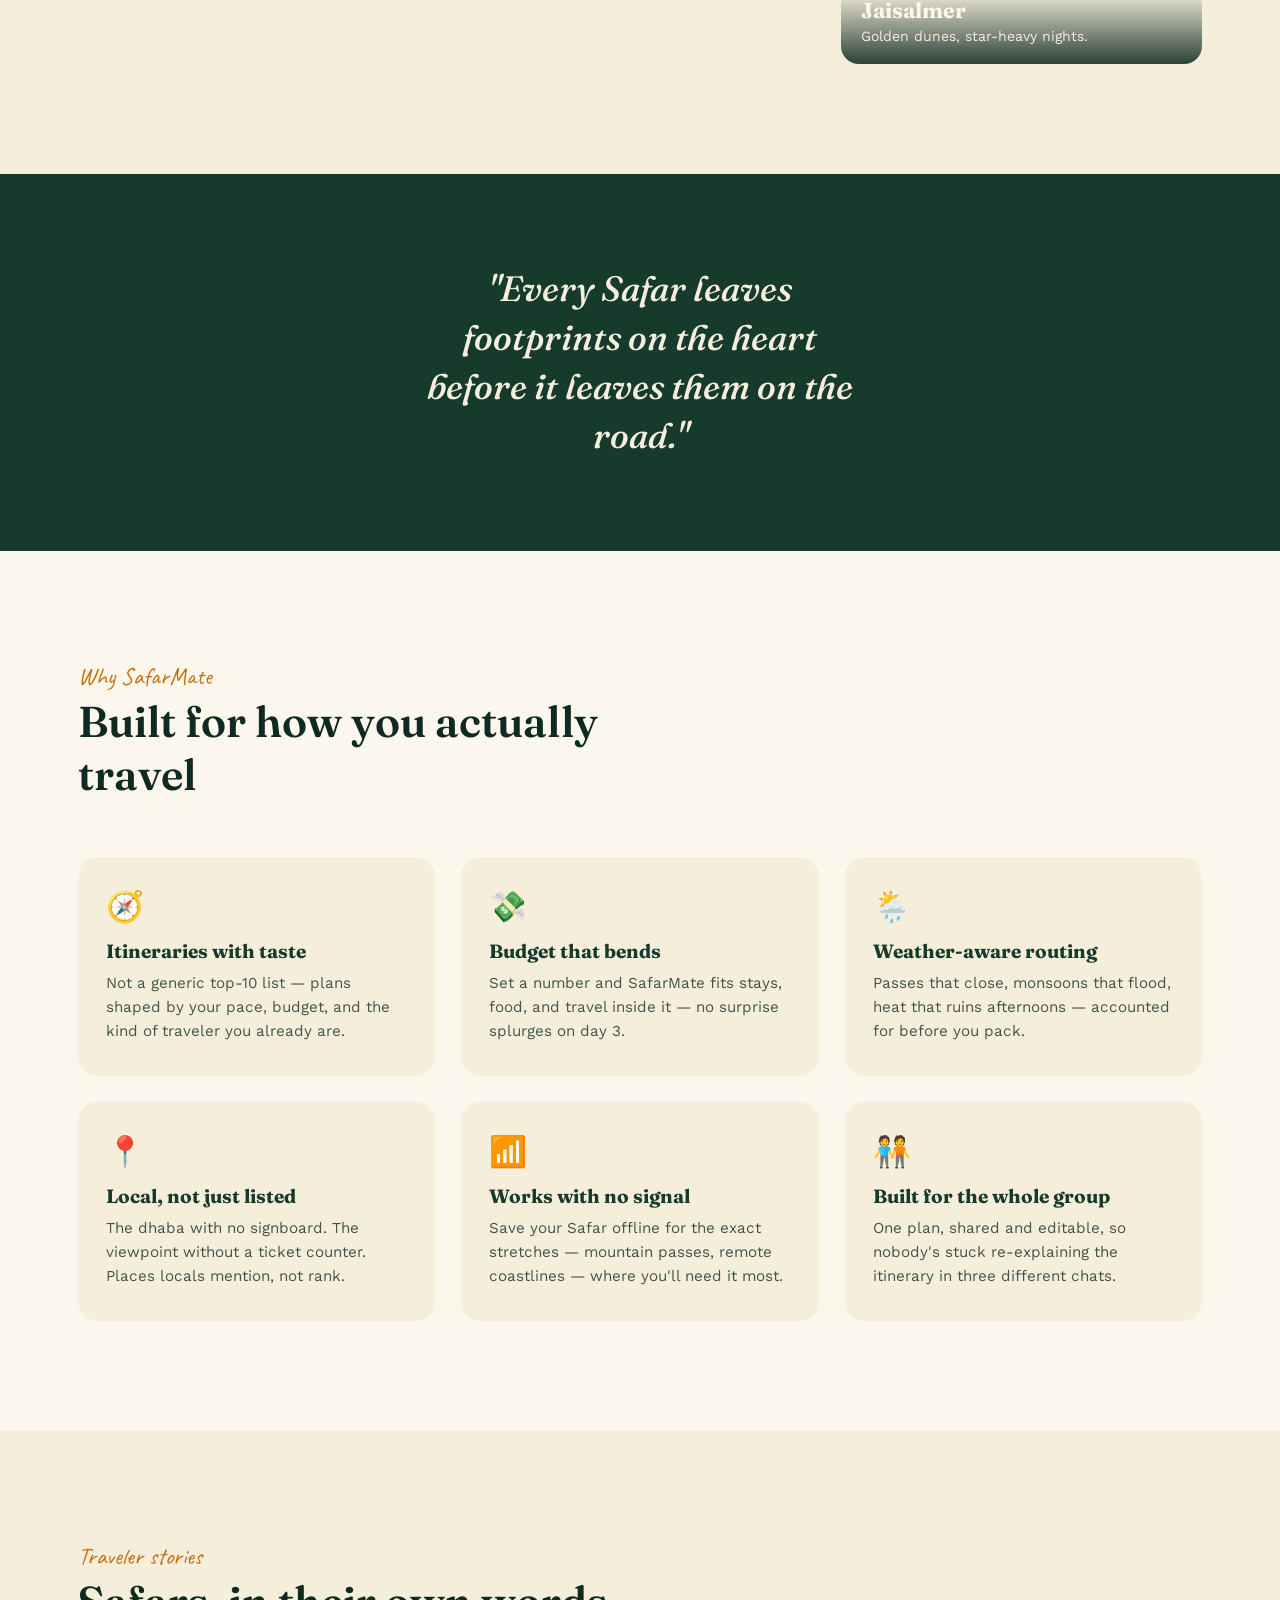
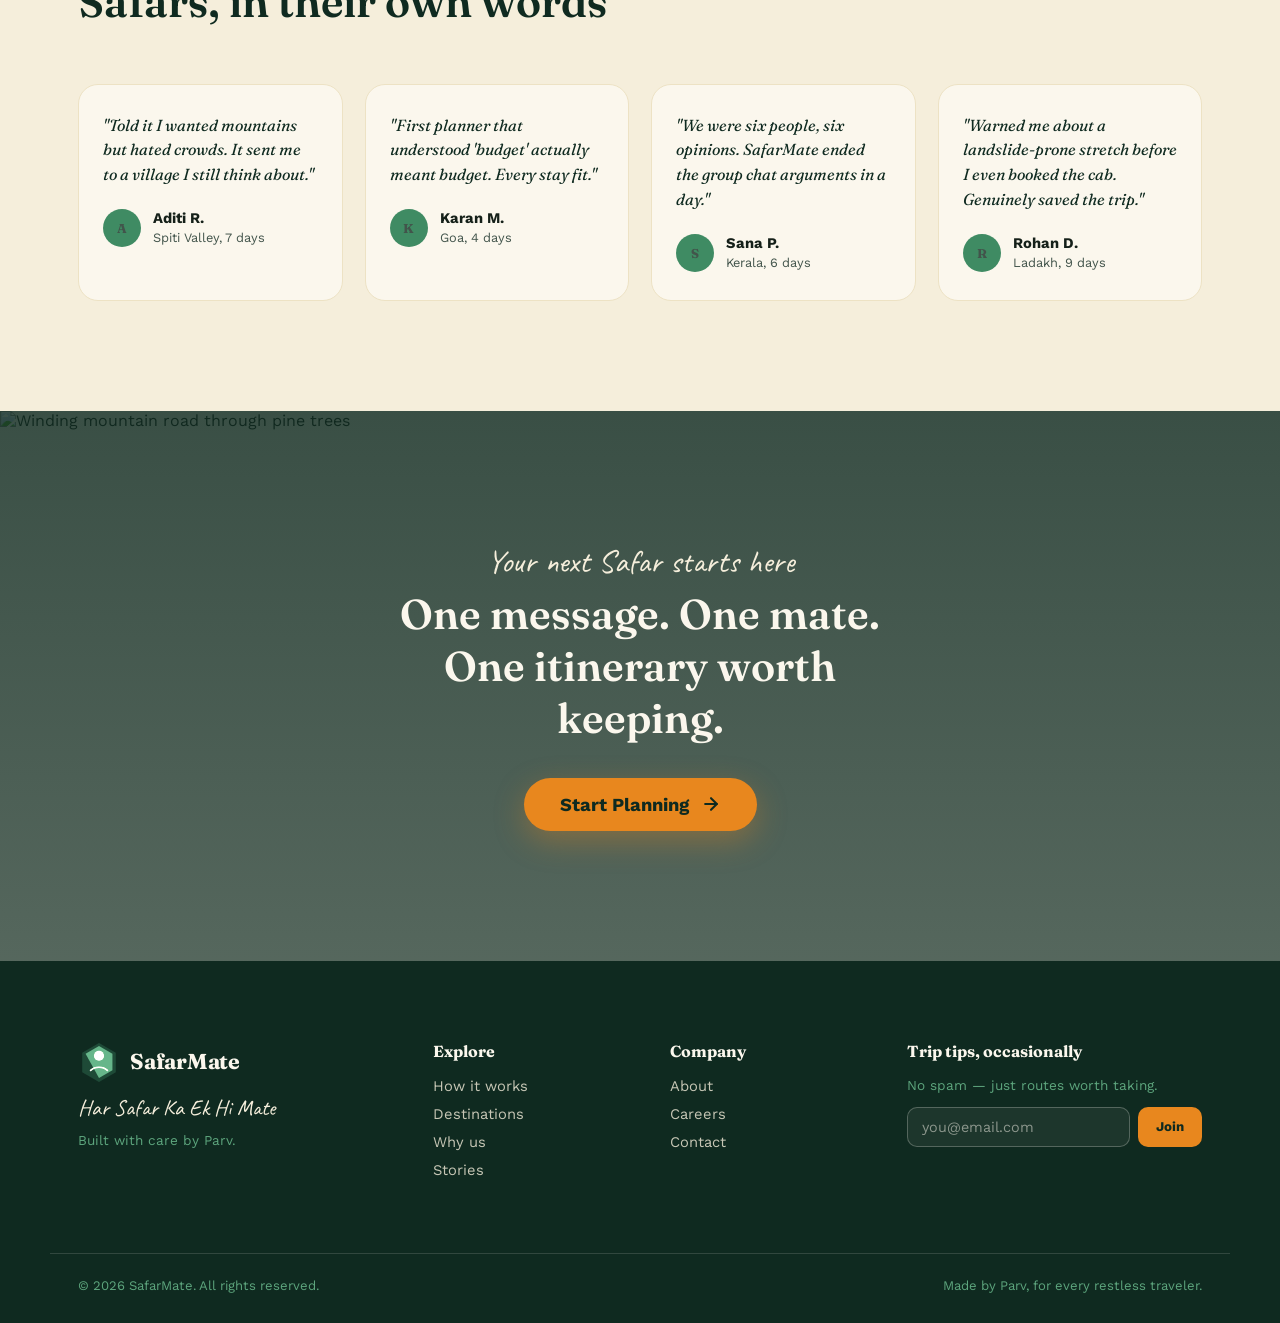
==== commit 343bd20d: "Add files via upload" ====
--- a/SafarMate.html
+++ b/SafarMate.html
@@ -1,1211 +1,350 @@
-<!DOCTYPE html>
-<html lang="en">
-<head>
-<meta charset="UTF-8">
-<meta name="viewport" content="width=device-width, initial-scale=1.0">
-<title>SafarMate — Har Safar Ka Ek Hi Mate</title>
-<meta name="description" content="SafarMate plans your mountains, beaches and everything-in-between trips with AI — then hands you an itinerary that actually feels like yours.">
-
-<link rel="preconnect" href="https://fonts.googleapis.com">
-<link rel="preconnect" href="https://fonts.gstatic.com" crossorigin>
-<link href="https://fonts.googleapis.com/css2?family=Fraunces:opsz,wght@9..144,400;9..144,500;9..144,600;9..144,700&family=Caveat:wght@500;600;700&family=Work+Sans:wght@400;500;600;700&display=swap" rel="stylesheet">
-
-<style>
-:root{
-  --pine-900:#0F2A20;
-  --pine-800:#163A2B;
-  --pine-700:#1B4332;
-  --moss-600:#2F6E4E;
-  --moss-500:#3F8B63;
-  --moss-400:#5DA57D;
-  --sand-50:#FBF7ED;
-  --sand-100:#F5EEDB;
-  --sand-200:#EDE2C4;
-  --marigold-500:#E8871E;
-  --marigold-600:#C96E0E;
-  --ink-900:#152019;
-  --ink-600:#42544B;
-  --mist:rgba(15,42,32,0.08);
-
-  --font-display:"Fraunces", serif;
-  --font-script:"Caveat", cursive;
-  --font-body:"Work Sans", sans-serif;
-
-  --wrap:1180px;
-  --ease:cubic-bezier(.22,.9,.32,1);
-}
-
-*,*::before,*::after{box-sizing:border-box;}
-html{scroll-behavior:smooth;}
-@media (prefers-reduced-motion: reduce){
-  html{scroll-behavior:auto;}
-  *{animation-duration:0.001ms !important; animation-iteration-count:1 !important; transition-duration:0.001ms !important;}
-}
-
-body{
-  margin:0;
-  font-family:var(--font-body);
-  color:var(--ink-900);
-  background:var(--sand-50);
-  -webkit-font-smoothing:antialiased;
-  overflow-x:hidden;
-}
-
-img{max-width:100%; display:block;}
-a{color:inherit; text-decoration:none;}
-button{font-family:inherit; cursor:pointer;}
-
-.wrap{
-  width:100%;
-  max-width:var(--wrap);
-  margin:0 auto;
-  padding:0 28px;
-}
-
-a:focus-visible, button:focus-visible, input:focus-visible{
-  outline:3px solid var(--marigold-500);
-  outline-offset:3px;
-}
-
-.reveal{
-  opacity:0;
-  transform:translateY(28px);
-  transition:opacity .8s var(--ease), transform .8s var(--ease);
-}
-.reveal.in-view{
-  opacity:1;
-  transform:translateY(0);
-}
-
-.trail-progress{
-  position:fixed;
-  top:0; left:0; right:0;
-  height:3px;
-  background:transparent;
-  z-index:1000;
-}
-.trail-progress span{
-  display:block;
-  height:100%;
-  width:0%;
-  background:linear-gradient(90deg, var(--moss-500), var(--marigold-500));
-  transition:width .1s linear;
-}
-
-.site-header{
-  position:fixed;
-  top:3px; left:0; right:0;
-  z-index:900;
-  padding:20px 0;
-  transition:padding .35s var(--ease), background .35s var(--ease), box-shadow .35s var(--ease);
-}
-.site-header.scrolled{
-  padding:12px 0;
-  background:rgba(251,247,237,0.88);
-  backdrop-filter:blur(10px);
-  box-shadow:0 8px 24px rgba(15,42,32,.08);
-}
-.header-inner{
-  display:flex;
-  align-items:center;
-  justify-content:space-between;
-  gap:20px;
-}
-.brand{
-  display:flex;
-  align-items:center;
-  gap:10px;
-}
-.brand-mark{
-  width:42px; height:42px;
-  object-fit:contain;
-  transition:transform .4s var(--ease);
-}
-.brand:hover .brand-mark{ transform:rotate(-8deg) scale(1.05); }
-.brand-word{
-  font-family:var(--font-display);
-  font-weight:700;
-  font-size:1.35rem;
-  color:var(--pine-800);
-  letter-spacing:-0.01em;
-}
-.site-header:not(.scrolled) .brand-word,
-.site-header:not(.scrolled) .main-nav a:not(.nav-cta){
-  color:var(--pine-900);
-}
-
-.main-nav{
-  display:flex;
-  align-items:center;
-  gap:32px;
-}
-.main-nav a{
-  font-size:.95rem;
-  font-weight:500;
-  color:var(--ink-600);
-  position:relative;
-  padding:4px 0;
-}
-.main-nav a:not(.nav-cta)::after{
-  content:"";
-  position:absolute; left:0; right:100%; bottom:-2px;
-  height:2px; background:var(--marigold-500);
-  transition:right .3s var(--ease);
-}
-.main-nav a:not(.nav-cta):hover::after{ right:0; }
-
-.nav-cta{
-  background:var(--pine-700);
-  color:var(--sand-50) !important;
-  padding:10px 20px;
-  border-radius:999px;
-  font-weight:600;
-  transition:background .3s var(--ease), transform .3s var(--ease);
-}
-.nav-cta:hover{ background:var(--marigold-500); transform:translateY(-2px); }
-
-.nav-toggle{
-  display:none;
-  flex-direction:column;
-  gap:5px;
-  background:none;
-  border:none;
-  padding:8px;
-}
-.nav-toggle span{
-  width:24px; height:2px; background:var(--pine-900);
-  transition:transform .3s var(--ease), opacity .3s var(--ease);
-}
-
-.hero{
-  position:relative;
-  min-height:100vh;
-  display:flex;
-  align-items:center;
-  overflow:hidden;
-}
-.hero-media{
-  position:absolute; inset:0;
-  z-index:0;
-}
-.hero-img{
-  position:absolute; inset:0;
-  width:100%; height:100%;
-  object-fit:cover;
-  will-change:transform;
-}
-.hero-img--a{ opacity:1; animation:heroCross 14s ease-in-out infinite; }
-.hero-img--b{ opacity:0; animation:heroCross 14s ease-in-out infinite; animation-delay:7s; }
-@keyframes heroCross{
-  0%, 42%{ opacity:1; }
-  50%, 92%{ opacity:0; }
-  100%{ opacity:1; }
-}
-.hero-img--b{ animation-name:heroCrossB; }
-@keyframes heroCrossB{
-  0%, 42%{ opacity:0; }
-  50%, 92%{ opacity:1; }
-  100%{ opacity:0; }
-}
-.hero-scrim{
-  position:absolute; inset:0;
-  background:
-    linear-gradient(180deg, rgba(15,42,32,.55) 0%, rgba(15,42,32,.35) 40%, rgba(15,42,32,.75) 100%);
-}
-
-.hero-content{
-  position:relative;
-  z-index:2;
-  padding-top:110px;
-  padding-bottom:90px;
-  color:var(--sand-50);
-}
-.script-tag{
-  font-family:var(--font-script);
-  font-size:2rem;
-  color:var(--sand-100);
-  margin:0 0 6px;
-}
-.hero-title{
-  font-family:var(--font-display);
-  font-weight:600;
-  font-size:clamp(2.4rem, 5.2vw, 4.4rem);
-  line-height:1.08;
-  margin:0 0 22px;
-  max-width:16ch;
-  letter-spacing:-0.01em;
-}
-.hero-title em{
-  font-style:italic;
-  color:var(--marigold-500);
-}
-.hero-sub{
-  font-size:1.15rem;
-  line-height:1.6;
-  color:var(--sand-100);
-  max-width:52ch;
-  margin:0 0 36px;
-}
-
-/* Updated Button CTA */
-.btn-cta {
-  display: inline-flex;
-  align-items: center;
-  justify-content: center;
-  gap: 12px;
-  background: var(--marigold-500);
-  color: var(--pine-900);
-  font-weight: 700;
-  font-size: 1.15rem;
-  padding: 16px 36px;
-  border-radius: 999px;
-  box-shadow: 0 10px 30px rgba(232,135,30,0.35);
-  transition: all .3s var(--ease);
-  border: none;
-  cursor: pointer;
-}
-.btn-cta:hover {
-  background: var(--sand-50);
-  color: var(--pine-900);
-  transform: translateY(-3px);
-  box-shadow: 0 15px 35px rgba(251,247,237,0.3);
-}
-
-.hero-chips{
-  display:flex;
-  flex-wrap:wrap;
-  gap:10px;
-  margin-top:28px;
-}
-.hero-chips span{
-  font-size:.85rem;
-  background:rgba(251,247,237,0.14);
-  border:1px solid rgba(251,247,237,0.3);
-  color:var(--sand-100);
-  padding:7px 14px;
-  border-radius:999px;
-}
-
-.scroll-cue{
-  position:absolute;
-  bottom:28px; left:50%;
-  transform:translateX(-50%);
-  z-index:2;
-  display:flex; flex-direction:column; align-items:center; gap:8px;
-  color:var(--sand-100);
-  font-size:.75rem;
-  letter-spacing:.14em;
-  text-transform:uppercase;
-}
-.scroll-cue-line{
-  width:1px; height:34px;
-  background:linear-gradient(180deg, var(--sand-100), transparent);
-  position:relative;
-  overflow:hidden;
-}
-.scroll-cue-line::after{
-  content:"";
-  position:absolute; top:-100%; left:0; right:0; height:100%;
-  background:var(--marigold-500);
-  animation:trickle 2.2s ease-in-out infinite;
-}
-@keyframes trickle{
-  0%{ top:-100%; }
-  60%{ top:100%; }
-  100%{ top:100%; }
-}
-
-.stats{
-  background:var(--pine-900);
-  padding:56px 0;
-}
-.stats-grid{
-  display:grid;
-  grid-template-columns:repeat(4,1fr);
-  gap:24px;
-  text-align:center;
-}
-.stat{ color:var(--sand-100); }
-.stat-num{
-  font-family:var(--font-display);
-  font-size:clamp(1.9rem,3.6vw,2.8rem);
-  font-weight:700;
-  color:var(--sand-50);
-}
-.stat-plus{
-  font-family:var(--font-display);
-  font-size:1.5rem;
-  color:var(--marigold-500);
-}
-.stat-label{
-  display:block;
-  margin-top:6px;
-  font-size:.9rem;
-  color:var(--moss-400);
-}
-
-section{ padding:110px 0; }
-.eyebrow{
-  font-family:var(--font-script);
-  font-size:1.5rem;
-  color:var(--marigold-600);
-  margin:0 0 4px;
-}
-.section-title{
-  font-family:var(--font-display);
-  font-weight:600;
-  font-size:clamp(1.9rem, 3.4vw, 2.7rem);
-  color:var(--pine-900);
-  margin:0 0 14px;
-  max-width:20ch;
-}
-.section-sub{
-  font-size:1.05rem;
-  color:var(--ink-600);
-  max-width:52ch;
-  margin:0;
-}
-
-.how{ background:var(--sand-50); }
-.trail-wrap{
-  position:relative;
-  margin-top:70px;
-  display:flex;
-  flex-direction:column;
-  gap:80px;
-}
-.trail-svg{
-  position:absolute;
-  top:0; left:50%;
-  transform:translateX(-50%);
-  width:200px; height:100%;
-  z-index:0;
-  pointer-events:none;
-}
-#trailPath{
-  fill:none;
-  stroke:var(--moss-400);
-  stroke-width:3;
-  stroke-linecap:round;
-  stroke-dasharray:1400;
-  stroke-dashoffset:1400;
-  transition:stroke-dashoffset 1.6s var(--ease);
-}
-.trail-wrap.in-view #trailPath{ stroke-dashoffset:0; }
-
-.step{
-  position:relative;
-  z-index:1;
-  display:flex;
-  align-items:center;
-  gap:28px;
-  max-width:640px;
-}
-.step--right{
-  margin-left:auto;
-  flex-direction:row-reverse;
-  text-align:right;
-}
-.step-marker{
-  flex:none;
-  width:56px; height:56px;
-  border-radius:50%;
-  background:var(--pine-800);
-  color:var(--sand-50);
-  font-family:var(--font-display);
-  font-weight:700;
-  font-size:1.3rem;
-  display:flex; align-items:center; justify-content:center;
-  box-shadow:0 10px 24px rgba(15,42,32,.25);
-}
-.step-card{
-  background:var(--sand-100);
-  border-radius:20px;
-  padding:26px 28px;
-}
-.step-card h3{
-  font-family:var(--font-display);
-  font-size:1.3rem;
-  color:var(--pine-800);
-  margin:0 0 8px;
-}
-.step-card p{
-  margin:0;
-  color:var(--ink-600);
-  line-height:1.6;
-}
-
-.destinations{ background:var(--sand-100); }
-.dest-grid{
-  margin-top:56px;
-  display:grid;
-  grid-template-columns:repeat(6,1fr);
-  grid-auto-rows:210px;
-  gap:20px;
-}
-.dest-card{
-  position:relative;
-  border-radius:18px;
-  overflow:hidden;
-  grid-column:span 2;
-  grid-row:span 1;
-}
-.dest-card--tall{ grid-row:span 2; }
-.dest-card img{
-  width:100%; height:100%;
-  object-fit:cover;
-  transition:transform .6s var(--ease);
-}
-.dest-card:hover img{ transform:scale(1.08); }
-.dest-info{
-  position:absolute; left:0; right:0; bottom:0;
-  padding:20px;
-  background:linear-gradient(0deg, rgba(15,42,32,.88), rgba(15,42,32,0) 70%);
-  color:var(--sand-50);
-}
-.dest-kicker{
-  display:block;
-  font-size:.72rem;
-  text-transform:uppercase;
-  letter-spacing:.12em;
-  color:var(--marigold-500);
-  margin-bottom:4px;
-}
-.dest-info h3{
-  font-family:var(--font-display);
-  margin:0 0 4px;
-  font-size:1.35rem;
-}
-.dest-info p{
-  margin:0;
-  font-size:.88rem;
-  color:var(--sand-100);
-}
-
-.quote-break{
-  background:var(--pine-800);
-  padding:90px 0;
-  text-align:center;
-}
-.big-quote{
-  font-family:var(--font-display);
-  font-style:italic;
-  font-weight:500;
-  font-size:clamp(1.4rem, 3vw, 2.2rem);
-  color:var(--sand-100);
-  max-width:20ch;
-  margin:0 auto;
-  line-height:1.4;
-}
-
-.features{ background:var(--sand-50); }
-.feature-grid{
-  margin-top:56px;
-  display:grid;
-  grid-template-columns:repeat(3,1fr);
-  gap:26px;
-}
-.feature-card{
-  background:var(--sand-100);
-  border-radius:20px;
-  padding:32px 28px;
-  transition:transform .4s var(--ease), box-shadow .4s var(--ease);
-}
-.feature-card:hover{
-  transform:translateY(-6px);
-  box-shadow:0 20px 40px rgba(15,42,32,.1);
-}
-.feature-icon{
-  font-size:1.9rem;
-  display:inline-block;
-  margin-bottom:14px;
-}
-.feature-card h3{
-  font-family:var(--font-display);
-  font-size:1.2rem;
-  color:var(--pine-800);
-  margin:0 0 8px;
-}
-.feature-card p{
-  margin:0;
-  color:var(--ink-600);
-  line-height:1.6;
-  font-size:.95rem;
-}
-
-.stories{ background:var(--sand-100); overflow:hidden; }
-.stories-track{
-  margin-top:56px;
-  display:grid;
-  grid-template-columns:repeat(4,1fr);
-  gap:22px;
-}
-.story-card{
-  background:var(--sand-50);
-  border-radius:20px;
-  padding:28px 24px;
-  border:1px solid var(--sand-200);
-}
-.story-quote{
-  font-family:var(--font-display);
-  font-style:italic;
-  color:var(--pine-900);
-  line-height:1.55;
-  margin:0 0 22px;
-}
-.story-who{
-  display:flex;
-  align-items:center;
-  gap:12px;
-}
-.story-avatar{
-  width:38px; height:38px;
-  border-radius:50%;
-  background:var(--moss-500);
-  color:var(--sand-50);
-  font-family:var(--font-display);
-  font-weight:700;
-  display:flex; align-items:center; justify-content:center;
-  flex:none;
-}
-.story-who strong{
-  display:block;
-  font-size:.92rem;
-  color:var(--ink-900);
-}
-.story-who span{
-  font-size:.8rem;
-  color:var(--ink-600);
-}
-
-.cta-band{
-  position:relative;
-  padding:130px 0;
-  overflow:hidden;
-}
-.cta-media{ position:absolute; inset:0; z-index:0; }
-.cta-media img{ width:100%; height:100%; object-fit:cover; }
-.cta-scrim{
-  position:absolute; inset:0;
-  background:linear-gradient(180deg, rgba(15,42,32,.82), rgba(15,42,32,.7));
-}
-.cta-content{
-  position:relative; z-index:1;
-  text-align:center;
-  display:flex;
-  flex-direction:column;
-  align-items:center;
-}
-.cta-content h2{
-  font-family:var(--font-display);
-  font-weight:600;
-  font-size:clamp(1.8rem, 3.6vw, 2.6rem);
-  color:var(--sand-50);
-  max-width:18ch;
-  margin:0 0 34px;
-}
-
-.site-footer{
-  background:var(--pine-900);
-  color:var(--sand-100);
-  padding:80px 0 30px;
-}
-.footer-grid{
-  display:grid;
-  grid-template-columns:1.6fr 1fr 1fr 1.3fr;
-  gap:40px;
-}
-.footer-brand .brand-word{ color:var(--sand-50); }
-.footer-brand .brand-mark{ filter:brightness(1.1); }
-.script-tag--footer{ font-size:1.4rem; margin-top:10px; }
-.footer-note{ font-size:.85rem; color:var(--moss-400); margin-top:10px; }
-
-.footer-col h4{
-  font-family:var(--font-display);
-  font-size:1rem;
-  color:var(--sand-50);
-  margin:0 0 16px;
-}
-.footer-col a{
-  display:block;
-  color:var(--sand-100);
-  opacity:.8;
-  font-size:.92rem;
-  margin-bottom:10px;
-  transition:opacity .2s, color .2s;
-}
-.footer-col a:hover{ opacity:1; color:var(--marigold-500); }
-.footer-newsletter p{
-  font-size:.85rem;
-  color:var(--moss-400);
-  margin:0 0 14px;
-}
-.newsletter-form{
-  display:flex;
-  gap:8px;
-}
-.newsletter-form input{
-  flex:1;
-  min-width:0;
-  border:1px solid rgba(251,247,237,.25);
-  background:rgba(251,247,237,.06);
-  border-radius:10px;
-  padding:11px 14px;
-  color:var(--sand-50);
-  font-family:inherit;
-  font-size:.9rem;
-}
-.newsletter-form input::placeholder{ color:rgba(251,247,237,.5); }
-.newsletter-form button{
-  border:none;
-  background:var(--marigold-500);
-  color:var(--pine-900);
-  font-weight:700;
-  padding:0 18px;
-  border-radius:10px;
-  transition:background .3s;
-}
-.newsletter-form button:hover{ background:var(--sand-50); }
-
-.footer-bottom{
-  margin-top:64px;
-  padding-top:24px;
-  border-top:1px solid rgba(251,247,237,.14);
-  display:flex;
-  justify-content:space-between;
-  flex-wrap:wrap;
-  gap:10px;
-  font-size:.82rem;
-  color:var(--moss-400);
-}
-
-.toast{
-  position:fixed;
-  bottom:28px; left:50%;
-  transform:translate(-50%, 20px);
-  background:var(--pine-800);
-  color:var(--sand-50);
-  padding:14px 24px;
-  border-radius:999px;
-  font-size:.9rem;
-  box-shadow:0 14px 30px rgba(15,42,32,.3);
-  opacity:0;
-  pointer-events:none;
-  transition:opacity .35s var(--ease), transform .35s var(--ease);
-  z-index:1200;
-}
-.toast.show{
-  opacity:1;
-  transform:translate(-50%, 0);
-}
-
-@media (max-width: 980px){
-  .stats-grid{ grid-template-columns:repeat(2,1fr); row-gap:36px; }
-  .dest-grid{ grid-template-columns:repeat(2,1fr); }
-  .dest-card--tall{ grid-row:span 1; }
-  .feature-grid{ grid-template-columns:repeat(2,1fr); }
-  .stories-track{ grid-template-columns:repeat(2,1fr); }
-  .footer-grid{ grid-template-columns:1fr 1fr; }
-  .trail-svg{ display:none; }
-  .step--right{ margin-left:0; flex-direction:row; text-align:left; }
-}
-
-@media (max-width: 720px){
-  .main-nav{
-    position:fixed;
-    top:0; right:0;
-    height:100vh;
-    width:min(78vw, 320px);
-    background:var(--sand-50);
-    flex-direction:column;
-    align-items:flex-start;
-    justify-content:center;
-    gap:26px;
-    padding:40px;
-    transform:translateX(100%);
-    transition:transform .4s var(--ease);
-    box-shadow:-10px 0 30px rgba(15,42,32,.15);
-  }
-  .main-nav.open{ transform:translateX(0); }
-  .main-nav a{ color:var(--pine-900) !important; font-size:1.1rem; }
-  .nav-toggle{ display:flex; }
-  .nav-toggle.open span:nth-child(1){ transform:translateY(7px) rotate(45deg); }
-  .nav-toggle.open span:nth-child(2){ opacity:0; }
-  .nav-toggle.open span:nth-child(3){ transform:translateY(-7px) rotate(-45deg); }
-
-  section{ padding:76px 0; }
-  .hero-content{ padding-top:120px; }
-  .stats-grid{ grid-template-columns:1fr 1fr; }
-  .dest-grid{ grid-template-columns:1fr; grid-auto-rows:240px; }
-  .dest-card{ grid-column:span 1; }
-  .feature-grid{ grid-template-columns:1fr; }
-  .stories-track{ grid-template-columns:1fr; }
-  .footer-grid{ grid-template-columns:1fr; gap:34px; }
-}
-</style>
-</head>
-<body>
-
-<div class="trail-progress" aria-hidden="true"><span id="trailFill"></span></div>
-
-<!-- ===================== HEADER ===================== -->
-<header class="site-header" id="siteHeader">
-  <div class="wrap header-inner">
-    <a href="#top" class="brand">
-      <svg class="brand-mark" viewBox="0 0 100 100" fill="none" xmlns="http://www.w3.org/2000/svg" style="width:42px;height:42px;">
-        <path d="M50 5L90 28.1V74.4L50 97.5L10 74.4V28.1L50 5Z" fill="#1B4332"/>
-        <path d="M50 12L82 30.5V69.5L50 88L18 30.5V30.5L50 12Z" fill="#5DA57D"/>
-        <circle cx="50" cy="35" r="12" fill="#FBF7ED"/>
-        <path d="M30 70C40 60 60 60 70 70" stroke="#FBF7ED" stroke-width="4" stroke-linecap="round"/>
-      </svg>
-      <span class="brand-word">SafarMate</span>
-    </a>
-
-    <nav class="main-nav" id="mainNav">
-      <a href="#how-it-works">How it works</a>
-      <a href="#destinations">Destinations</a>
-      <a href="#features">Why us</a>
-      <a href="#stories">Stories</a>
-      <a href="index.html" class="nav-cta">Plan my Safar</a>
-    </nav>
-
-    <button class="nav-toggle" id="navToggle" aria-label="Toggle menu" aria-expanded="false">
-      <span></span><span></span><span></span>
-    </button>
-  </div>
-</header>
-
-<main id="top">
-
-  <!-- ===================== HERO ===================== -->
-  <section class="hero" id="hero">
-    <div class="hero-media" id="heroMedia">
-      <img src="https://images.unsplash.com/photo-1469474968028-56623f02e42e?auto=format&fit=crop&w=1800&q=80" alt="Mountain range at golden hour" class="hero-img hero-img--a">
-      <img src="https://images.unsplash.com/photo-1507525428034-b723cf961d3e?auto=format&fit=crop&w=1800&q=80" alt="Turquoise beach coastline from above" class="hero-img hero-img--b">
-      <div class="hero-scrim"></div>
-    </div>
-
-    <div class="wrap hero-content">
-      <p class="script-tag reveal">Har Safar Ka Ek Hi Mate</p>
-      <h1 class="hero-title reveal">
-        Tell it where your <em>dil</em> wants to go.<br>
-        SafarMate charts the <em>rasta</em>.
-      </h1>
-      <p class="hero-sub reveal">
-        From misty Himalayan switchbacks to Goan sunsets — describe the trip in your own words,
-        and get a day-by-day itinerary built around how you actually like to travel.
-      </p>
-
-      <div class="reveal">
-        <a href="index.html" class="btn-cta">
-          <span>Start Planning</span>
-          <svg width="20" height="20" viewBox="0 0 24 24" fill="none" stroke="currentColor" stroke-width="2.5" stroke-linecap="round" stroke-linejoin="round"><line x1="5" y1="12" x2="19" y2="12"></line><polyline points="12 5 19 12 12 19"></polyline></svg>
-        </a>
-      </div>
-
-      <div class="hero-chips reveal" aria-hidden="true">
-        <span>🏔️ Manali</span><span>🏖️ Goa</span><span>🛶 Kerala</span><span>🏜️ Jaisalmer</span><span>🌊 Andaman</span>
-      </div>
-    </div>
-
-    <a href="#stats" class="scroll-cue" aria-label="Scroll down">
-      <span class="scroll-cue-line"></span> keep going
-    </a>
-  </section>
-
-  <!-- ===================== STATS ===================== -->
-  <section class="stats" id="stats">
-    <div class="wrap stats-grid">
-      <div class="stat reveal">
-        <span class="stat-num" data-count="42000">0</span><span class="stat-plus">+</span>
-        <span class="stat-label">Safars planned</span>
-      </div>
-      <div class="stat reveal">
-        <span class="stat-num" data-count="380">0</span><span class="stat-plus">+</span>
-        <span class="stat-label">Destinations mapped</span>
-      </div>
-      <div class="stat reveal">
-        <span class="stat-num" data-count="4.8">0</span>
-        <span class="stat-label">Average traveler rating</span>
-      </div>
-      <div class="stat reveal">
-        <span class="stat-num" data-count="19">0</span>
-        <span class="stat-label">Minutes to a full itinerary</span>
-      </div>
-    </div>
-  </section>
-
-  <!-- ===================== HOW IT WORKS ===================== -->
-  <section class="how" id="how-it-works">
-    <div class="wrap">
-      <p class="eyebrow reveal">The route</p>
-      <h2 class="section-title reveal">Three turns to your next trip</h2>
-      <p class="section-sub reveal">No forms that feel like tax filing. Just a conversation that turns into a plan.</p>
-    </div>
-
-    <div class="trail-wrap wrap">
-      <svg class="trail-svg" id="trailSvg" viewBox="0 0 200 720" preserveAspectRatio="none" aria-hidden="true">
-        <path id="trailPath" d="M100,10 C40,90 160,140 100,220 C40,300 160,350 100,430 C40,510 160,560 100,650" />
-      </svg>
-
-      <div class="step reveal" data-step="1">
-        <div class="step-marker">1</div>
-        <div class="step-card">
-          <h3>Say where and how</h3>
-          <p>Type it like you'd tell a friend — "6 days, Ladakh, love long drives and bad coffee is fine." SafarMate reads the vibe, not just the keywords.</p>
-        </div>
-      </div>
-
-      <div class="step step--right reveal" data-step="2">
-        <div class="step-marker">2</div>
-        <div class="step-card">
-          <h3>Get a real itinerary</h3>
-          <p>A day-by-day plan with drive times, altitude warnings, sunset spots, and food stops that locals actually go to — not just the top 10 list.</p>
-        </div>
-      </div>
-
-      <div class="step reveal" data-step="3">
-        <div class="step-marker">3</div>
-        <div class="step-card">
-          <h3>Tweak, save, go</h3>
-          <p>Swap a hill station for a lake, stretch a day, drop a museum. Save it offline and share it with whoever's coming along.</p>
-        </div>
-      </div>
-    </div>
-  </section>
-
-  <!-- ===================== DESTINATIONS ===================== -->
-  <section class="destinations" id="destinations">
-    <div class="wrap">
-      <p class="eyebrow reveal">Where next</p>
-      <h2 class="section-title reveal">Mountains on Monday, tides by Friday</h2>
-      <p class="section-sub reveal">A handful of Safars our travelers keep going back for.</p>
-    </div>
-
-    <div class="dest-grid wrap">
-      <article class="dest-card dest-card--tall reveal">
-        <img src="https://images.unsplash.com/photo-1626621341517-bbf3d9990a23?auto=format&fit=crop&w=1000&q=80" alt="Snow-capped peaks and valley in Ladakh">
-        <div class="dest-info">
-          <span class="dest-kicker">Mountains</span>
-          <h3>Ladakh</h3>
-          <p>High passes, blue lakes, silence you can hear.</p>
-        </div>
-      </article>
-
-      <article class="dest-card reveal">
-        <img src="https://images.unsplash.com/photo-1512343879784-a960bf40e7f2?auto=format&fit=crop&w=900&q=80" alt="Palm-lined beach in Goa">
-        <div class="dest-info">
-          <span class="dest-kicker">Beaches</span>
-          <h3>Goa</h3>
-          <p>Shacks, sunsets, and the drive between them.</p>
-        </div>
-      </article>
-
-      <article class="dest-card reveal">
-        <img src="https://images.unsplash.com/photo-1602216056096-3b40cc0c9944?auto=format&fit=crop&w=900&q=80" alt="Backwaters and houseboat in Kerala">
-        <div class="dest-info">
-          <span class="dest-kicker">Backwaters</span>
-          <h3>Kerala</h3>
-          <p>Slow water, slower mornings.</p>
-        </div>
-      </article>
-
-      <article class="dest-card reveal">
-        <img src="https://images.unsplash.com/photo-1477587458883-47145ed94245?auto=format&fit=crop&w=900&q=80" alt="Pine forest mountain road">
-        <div class="dest-info">
-          <span class="dest-kicker">Hill towns</span>
-          <h3>Manali</h3>
-          <p>Pine roads that don't hurry anywhere.</p>
-        </div>
-      </article>
-
-      <article class="dest-card dest-card--tall reveal">
-        <img src="https://images.unsplash.com/photo-1524230659092-07f99a75c013?auto=format&fit=crop&w=1000&q=80" alt="Sand dunes at sunset in Jaisalmer">
-        <div class="dest-info">
-          <span class="dest-kicker">Desert</span>
-          <h3>Jaisalmer</h3>
-          <p>Golden dunes, star-heavy nights.</p>
-        </div>
-      </article>
-    </div>
-  </section>
-
-  <!-- ===================== QUOTE BREAK ===================== -->
-  <section class="quote-break">
-    <div class="wrap">
-      <p class="big-quote reveal">"Every Safar leaves footprints on the heart before it leaves them on the road."</p>
-    </div>
-  </section>
-
-  <!-- ===================== FEATURES ===================== -->
-  <section class="features" id="features">
-    <div class="wrap">
-      <p class="eyebrow reveal">Why SafarMate</p>
-      <h2 class="section-title reveal">Built for how you actually travel</h2>
-    </div>
-
-    <div class="feature-grid wrap">
-      <div class="feature-card reveal">
-        <span class="feature-icon">🧭</span>
-        <h3>Itineraries with taste</h3>
-        <p>Not a generic top-10 list — plans shaped by your pace, budget, and the kind of traveler you already are.</p>
-      </div>
-      <div class="feature-card reveal">
-        <span class="feature-icon">💸</span>
-        <h3>Budget that bends</h3>
-        <p>Set a number and SafarMate fits stays, food, and travel inside it — no surprise splurges on day 3.</p>
-      </div>
-      <div class="feature-card reveal">
-        <span class="feature-icon">🌦️</span>
-        <h3>Weather-aware routing</h3>
-        <p>Passes that close, monsoons that flood, heat that ruins afternoons — accounted for before you pack.</p>
-      </div>
-      <div class="feature-card reveal">
-        <span class="feature-icon">📍</span>
-        <h3>Local, not just listed</h3>
-        <p>The dhaba with no signboard. The viewpoint without a ticket counter. Places locals mention, not rank.</p>
-      </div>
-      <div class="feature-card reveal">
-        <span class="feature-icon">📶</span>
-        <h3>Works with no signal</h3>
-        <p>Save your Safar offline for the exact stretches — mountain passes, remote coastlines — where you'll need it most.</p>
-      </div>
-      <div class="feature-card reveal">
-        <span class="feature-icon">🧑‍🤝‍🧑</span>
-        <h3>Built for the whole group</h3>
-        <p>One plan, shared and editable, so nobody's stuck re-explaining the itinerary in three different chats.</p>
-      </div>
-    </div>
-  </section>
-
-  <!-- ===================== TESTIMONIALS ===================== -->
-  <section class="stories" id="stories">
-    <div class="wrap">
-      <p class="eyebrow reveal">Traveler stories</p>
-      <h2 class="section-title reveal">Safars, in their own words</h2>
-    </div>
-
-    <div class="stories-track wrap" id="storiesTrack">
-      <article class="story-card reveal">
-        <p class="story-quote">"Told it I wanted mountains but hated crowds. It sent me to a village I still think about."</p>
-        <div class="story-who">
-          <span class="story-avatar">A</span>
-          <div><strong>Aditi R.</strong><span>Spiti Valley, 7 days</span></div>
-        </div>
-      </article>
-      <article class="story-card reveal">
-        <p class="story-quote">"First planner that understood 'budget' actually meant budget. Every stay fit."</p>
-        <div class="story-who">
-          <span class="story-avatar">K</span>
-          <div><strong>Karan M.</strong><span>Goa, 4 days</span></div>
-        </div>
-      </article>
-      <article class="story-card reveal">
-        <p class="story-quote">"We were six people, six opinions. SafarMate ended the group chat arguments in a day."</p>
-        <div class="story-who">
-          <span class="story-avatar">S</span>
-          <div><strong>Sana P.</strong><span>Kerala, 6 days</span></div>
-        </div>
-      </article>
-      <article class="story-card reveal">
-        <p class="story-quote">"Warned me about a landslide-prone stretch before I even booked the cab. Genuinely saved the trip."</p>
-        <div class="story-who">
-          <span class="story-avatar">R</span>
-          <div><strong>Rohan D.</strong><span>Ladakh, 9 days</span></div>
-        </div>
-      </article>
-    </div>
-  </section>
-
-  <!-- ===================== CTA ===================== -->
-  <section class="cta-band" id="plan">
-    <div class="cta-media">
-      <img src="https://images.unsplash.com/photo-1476514525535-07fb3b4ae5f1?auto=format&fit=crop&w=1800&q=80" alt="Winding mountain road through pine trees">
-      <div class="cta-scrim"></div>
-    </div>
-    <div class="wrap cta-content">
-      <p class="script-tag reveal">Your next Safar starts here</p>
-      <h2 class="reveal">One message. One mate. One itinerary worth keeping.</h2>
-      <div class="reveal">
-        <a href="index.html" class="btn-cta">
-          <span>Start Planning</span>
-          <svg width="20" height="20" viewBox="0 0 24 24" fill="none" stroke="currentColor" stroke-width="2.5" stroke-linecap="round" stroke-linejoin="round"><line x1="5" y1="12" x2="19" y2="12"></line><polyline points="12 5 19 12 12 19"></polyline></svg>
-        </a>
-      </div>
-    </div>
-  </section>
-
-</main>
-
-<!-- ===================== FOOTER ===================== -->
-<footer class="site-footer">
-  <div class="wrap footer-grid">
-    <div class="footer-brand">
-      <a href="#top" class="brand">
-        <svg class="brand-mark" viewBox="0 0 100 100" fill="none" xmlns="http://www.w3.org/2000/svg" style="width:42px;height:42px;filter:brightness(1.1);">
-          <path d="M50 5L90 28.1V74.4L50 97.5L10 74.4V28.1L50 5Z" fill="#1B4332"/>
-          <path d="M50 12L82 30.5V69.5L50 88L18 30.5V30.5L50 12Z" fill="#5DA57D"/>
-          <circle cx="50" cy="35" r="12" fill="#FBF7ED"/>
-          <path d="M30 70C40 60 60 60 70 70" stroke="#FBF7ED" stroke-width="4" stroke-linecap="round"/>
-        </svg>
-        <span class="brand-word">SafarMate</span>
-      </a>
-      <p class="script-tag script-tag--footer">Har Safar Ka Ek Hi Mate</p>
-      <p class="footer-note">Built with care by Parv.</p>
-    </div>
-
-    <div class="footer-col">
-      <h4>Explore</h4>
-      <a href="#how-it-works">How it works</a>
-      <a href="#destinations">Destinations</a>
-      <a href="#features">Why us</a>
-      <a href="#stories">Stories</a>
-    </div>
-
-    <div class="footer-col">
-      <h4>Company</h4>
-      <a href="#top">About</a>
-      <a href="#top">Careers</a>
-      <a href="#top">Contact</a>
-    </div>
-
-    <div class="footer-col footer-newsletter">
-      <h4>Trip tips, occasionally</h4>
-      <p>No spam — just routes worth taking.</p>
-      <form class="newsletter-form" id="newsletterForm">
-        <input type="email" placeholder="you@email.com" aria-label="Email address" required>
-        <button type="submit">Join</button>
-      </form>
-    </div>
-  </div>
-
-  <div class="wrap footer-bottom">
-    <span>© 2026 SafarMate. All rights reserved.</span>
-    <span>Made by Parv, for every restless traveler.</span>
-  </div>
-</footer>
-
-<div class="toast" id="toast"></div>
-
-<script>
-document.addEventListener('DOMContentLoaded', () => {
-
-  const header = document.getElementById('siteHeader');
-  const trailFill = document.getElementById('trailFill');
-
-  const onScroll = () => {
-    const y = window.scrollY;
-    header.classList.toggle('scrolled', y > 40);
-
-    const docHeight = document.documentElement.scrollHeight - window.innerHeight;
-    const progress = docHeight > 0 ? (y / docHeight) * 100 : 0;
-    trailFill.style.width = progress + '%';
-  };
-  window.addEventListener('scroll', onScroll, { passive: true });
-  onScroll();
-
-  const navToggle = document.getElementById('navToggle');
-  const mainNav = document.getElementById('mainNav');
-
-  navToggle.addEventListener('click', () => {
-    const isOpen = mainNav.classList.toggle('open');
-    navToggle.classList.toggle('open', isOpen);
-    navToggle.setAttribute('aria-expanded', isOpen);
-  });
-
-  mainNav.querySelectorAll('a').forEach(link => {
-    link.addEventListener('click', () => {
-      mainNav.classList.remove('open');
-      navToggle.classList.remove('open');
-      navToggle.setAttribute('aria-expanded', 'false');
-    });
-  });
-
-  const revealEls = document.querySelectorAll('.reveal');
-  const revealObserver = new IntersectionObserver((entries) => {
-    entries.forEach(entry => {
-      if (entry.isIntersecting) {
-        entry.target.classList.add('in-view');
-        revealObserver.unobserve(entry.target);
-      }
-    });
-  }, { threshold: 0.15, rootMargin: '0px 0px -60px 0px' });
-
-  revealEls.forEach((el, i) => {
-    el.style.transitionDelay = (i % 4) * 70 + 'ms';
-    revealObserver.observe(el);
-  });
-
-  const trailWrap = document.querySelector('.trail-wrap');
-  if (trailWrap) {
-    const trailObserver = new IntersectionObserver((entries) => {
-      entries.forEach(entry => {
-        if (entry.isIntersecting) {
-          trailWrap.classList.add('in-view');
-          trailObserver.unobserve(trailWrap);
-        }
-      });
-    }, { threshold: 0.2 });
-    trailObserver.observe(trailWrap);
-  }
-
-  const stats = document.querySelectorAll('.stat-num');
-  const animateCount = (el) => {
-    const target = parseFloat(el.dataset.count);
-    const isDecimal = target % 1 !== 0;
-    const duration = 1600;
-    const start = performance.now();
-
-    const tick = (now) => {
-      const progress = Math.min((now - start) / duration, 1);
-      const eased = 1 - Math.pow(1 - progress, 3);
-      const value = target * eased;
-      el.textContent = isDecimal ? value.toFixed(1) : Math.round(value).toLocaleString('en-IN');
-      if (progress < 1) requestAnimationFrame(tick);
-      else el.textContent = isDecimal ? target.toFixed(1) : target.toLocaleString('en-IN');
-    };
-    requestAnimationFrame(tick);
-  };
-
-  const statObserver = new IntersectionObserver((entries) => {
-    entries.forEach(entry => {
-      if (entry.isIntersecting) {
-        animateCount(entry.target);
-        statObserver.unobserve(entry.target);
-      }
-    });
-  }, { threshold: 0.5 });
-  stats.forEach(s => statObserver.observe(s));
-
-  const heroMedia = document.getElementById('heroMedia');
-  if (heroMedia && matchMedia('(prefers-reduced-motion: no-preference)').matches) {
-    window.addEventListener('scroll', () => {
-      const y = window.scrollY;
-      if (y < window.innerHeight) {
-        heroMedia.style.transform = `translateY(${y * 0.25}px) scale(${1 + y * 0.0003})`;
-      }
-    }, { passive: true });
-  }
-
-  const toast = document.getElementById('toast');
-  let toastTimer;
-  const showToast = (message) => {
-    toast.textContent = message;
-    toast.classList.add('show');
-    clearTimeout(toastTimer);
-    toastTimer = setTimeout(() => toast.classList.remove('show'), 3200);
-  };
-
-  const newsletterForm = document.getElementById('newsletterForm');
-  if (newsletterForm) {
-    newsletterForm.addEventListener('submit', (e) => {
-      e.preventDefault();
-      showToast('Welcome aboard — first route lands soon.');
-      newsletterForm.reset();
-    });
-  }
-
-});
-</script>
-</body>
-</html>+<!DOCTYPE html>
+<html lang="en">
+<head>
+<meta charset="UTF-8">
+<meta name="viewport" content="width=device-width, initial-scale=1.0">
+<title>SafarMate — Har Safar Ka Ek Hi Mate</title>
+<meta name="description" content="SafarMate plans your mountains, beaches and everything-in-between trips with AI — then hands you an itinerary that actually feels like yours.">
+
+<link rel="preconnect" href="https://fonts.googleapis.com">
+<link rel="preconnect" href="https://fonts.gstatic.com" crossorigin>
+<link href="https://fonts.googleapis.com/css2?family=Fraunces:opsz,wght@9..144,400;9..144,500;9..144,600;9..144,700&family=Caveat:wght@500;600;700&family=Work+Sans:wght@400;500;600;700&display=swap" rel="stylesheet">
+
+<link rel="stylesheet" href="safarmate.css">
+</head>
+<body>
+
+<div class="trail-progress" aria-hidden="true"><span id="trailFill"></span></div>
+
+<header class="site-header" id="siteHeader">
+  <div class="wrap header-inner">
+    <a href="#top" class="brand">
+      <svg class="brand-mark" viewBox="0 0 100 100" fill="none" xmlns="http://www.w3.org/2000/svg" style="width:42px;height:42px;">
+        <path d="M50 5L90 28.1V74.4L50 97.5L10 74.4V28.1L50 5Z" fill="#1B4332"/>
+        <path d="M50 12L82 30.5V69.5L50 88L18 30.5V30.5L50 12Z" fill="#5DA57D"/>
+        <circle cx="50" cy="35" r="12" fill="#FBF7ED"/>
+        <path d="M30 70C40 60 60 60 70 70" stroke="#FBF7ED" stroke-width="4" stroke-linecap="round"/>
+      </svg>
+      <span class="brand-word">SafarMate</span>
+    </a>
+
+    <nav class="main-nav" id="mainNav">
+      <a href="#how-it-works">How it works</a>
+      <a href="#destinations">Destinations</a>
+      <a href="#features">Why us</a>
+      <a href="#stories">Stories</a>
+      <a href="index.html" class="nav-cta">Plan my Safar</a>
+    </nav>
+
+    <button class="nav-toggle" id="navToggle" aria-label="Toggle menu" aria-expanded="false">
+      <span></span><span></span><span></span>
+    </button>
+  </div>
+</header>
+
+<main id="top">
+
+  <section class="hero" id="hero">
+    <div class="hero-media" id="heroMedia">
+      <img src="https://images.unsplash.com/photo-1469474968028-56623f02e42e?auto=format&fit=crop&w=1800&q=80" alt="Mountain range at golden hour" class="hero-img hero-img--a">
+      <img src="https://images.unsplash.com/photo-1507525428034-b723cf961d3e?auto=format&fit=crop&w=1800&q=80" alt="Turquoise beach coastline from above" class="hero-img hero-img--b">
+      <div class="hero-scrim"></div>
+    </div>
+
+    <div class="wrap hero-content">
+      <p class="script-tag reveal">Har Safar Ka Ek Hi Mate</p>
+      <h1 class="hero-title reveal">
+        Tell it where your <em>dil</em> wants to go.<br>
+        SafarMate charts the <em>rasta</em>.
+      </h1>
+      <p class="hero-sub reveal">
+        From misty Himalayan switchbacks to Goan sunsets — describe the trip in your own words,
+        and get a day-by-day itinerary built around how you actually like to travel.
+      </p>
+
+      <div class="reveal">
+        <a href="index.html" class="btn-cta">
+          <span>Start Planning</span>
+          <svg width="20" height="20" viewBox="0 0 24 24" fill="none" stroke="currentColor" stroke-width="2.5" stroke-linecap="round" stroke-linejoin="round"><line x1="5" y1="12" x2="19" y2="12"></line><polyline points="12 5 19 12 12 19"></polyline></svg>
+        </a>
+      </div>
+
+      <div class="hero-chips reveal" aria-hidden="true">
+        <span>🏔️ Manali</span><span>🏖️ Goa</span><span>🛶 Kerala</span><span>🏜️ Jaisalmer</span><span>🌊 Andaman</span>
+      </div>
+    </div>
+
+    <a href="#stats" class="scroll-cue" aria-label="Scroll down">
+      <span class="scroll-cue-line"></span> keep going
+    </a>
+  </section>
+
+  <section class="stats" id="stats">
+    <div class="wrap stats-grid">
+      <div class="stat reveal">
+        <span class="stat-num" data-count="42000">0</span><span class="stat-plus">+</span>
+        <span class="stat-label">Safars planned</span>
+      </div>
+      <div class="stat reveal">
+        <span class="stat-num" data-count="380">0</span><span class="stat-plus">+</span>
+        <span class="stat-label">Destinations mapped</span>
+      </div>
+      <div class="stat reveal">
+        <span class="stat-num" data-count="4.8">0</span>
+        <span class="stat-label">Average traveler rating</span>
+      </div>
+      <div class="stat reveal">
+        <span class="stat-num" data-count="19">0</span>
+        <span class="stat-label">Minutes to a full itinerary</span>
+      </div>
+    </div>
+  </section>
+
+  <section class="how" id="how-it-works">
+    <div class="wrap">
+      <p class="eyebrow reveal">The route</p>
+      <h2 class="section-title reveal">Three turns to your next trip</h2>
+      <p class="section-sub reveal">No forms that feel like tax filing. Just a conversation that turns into a plan.</p>
+    </div>
+
+    <div class="trail-wrap wrap">
+      <svg class="trail-svg" id="trailSvg" viewBox="0 0 200 720" preserveAspectRatio="none" aria-hidden="true">
+        <path id="trailPath" d="M100,10 C40,90 160,140 100,220 C40,300 160,350 100,430 C40,510 160,560 100,650" />
+      </svg>
+
+      <div class="step reveal" data-step="1">
+        <div class="step-marker">1</div>
+        <div class="step-card">
+          <h3>Say where and how</h3>
+          <p>Type it like you'd tell a friend — "6 days, Ladakh, love long drives and bad coffee is fine." SafarMate reads the vibe, not just the keywords.</p>
+        </div>
+      </div>
+
+      <div class="step step--right reveal" data-step="2">
+        <div class="step-marker">2</div>
+        <div class="step-card">
+          <h3>Get a real itinerary</h3>
+          <p>A day-by-day plan with drive times, altitude warnings, sunset spots, and food stops that locals actually go to — not just the top 10 list.</p>
+        </div>
+      </div>
+
+      <div class="step reveal" data-step="3">
+        <div class="step-marker">3</div>
+        <div class="step-card">
+          <h3>Tweak, save, go</h3>
+          <p>Swap a hill station for a lake, stretch a day, drop a museum. Save it offline and share it with whoever's coming along.</p>
+        </div>
+      </div>
+    </div>
+  </section>
+
+  <section class="destinations" id="destinations">
+    <div class="wrap">
+      <p class="eyebrow reveal">Where next</p>
+      <h2 class="section-title reveal">Mountains on Monday, tides by Friday</h2>
+      <p class="section-sub reveal">A handful of Safars our travelers keep going back for.</p>
+    </div>
+
+    <div class="dest-grid wrap">
+      <article class="dest-card dest-card--tall reveal">
+        <img src="https://images.unsplash.com/photo-1626621341517-bbf3d9990a23?auto=format&fit=crop&w=1000&q=80" alt="Snow-capped peaks and valley in Ladakh">
+        <div class="dest-info">
+          <span class="dest-kicker">Mountains</span>
+          <h3>Ladakh</h3>
+          <p>High passes, blue lakes, silence you can hear.</p>
+        </div>
+      </article>
+
+      <article class="dest-card reveal">
+        <img src="https://images.unsplash.com/photo-1512343879784-a960bf40e7f2?auto=format&fit=crop&w=900&q=80" alt="Palm-lined beach in Goa">
+        <div class="dest-info">
+          <span class="dest-kicker">Beaches</span>
+          <h3>Goa</h3>
+          <p>Shacks, sunsets, and the drive between them.</p>
+        </div>
+      </article>
+
+      <article class="dest-card reveal">
+        <img src="https://images.unsplash.com/photo-1602216056096-3b40cc0c9944?auto=format&fit=crop&w=900&q=80" alt="Backwaters and houseboat in Kerala">
+        <div class="dest-info">
+          <span class="dest-kicker">Backwaters</span>
+          <h3>Kerala</h3>
+          <p>Slow water, slower mornings.</p>
+        </div>
+      </article>
+
+      <article class="dest-card reveal">
+        <img src="https://images.unsplash.com/photo-1477587458883-47145ed94245?auto=format&fit=crop&w=900&q=80" alt="Pine forest mountain road">
+        <div class="dest-info">
+          <span class="dest-kicker">Hill towns</span>
+          <h3>Manali</h3>
+          <p>Pine roads that don't hurry anywhere.</p>
+        </div>
+      </article>
+
+      <article class="dest-card dest-card--tall reveal">
+        <img src="https://images.unsplash.com/photo-1524230659092-07f99a75c013?auto=format&fit=crop&w=1000&q=80" alt="Sand dunes at sunset in Jaisalmer">
+        <div class="dest-info">
+          <span class="dest-kicker">Desert</span>
+          <h3>Jaisalmer</h3>
+          <p>Golden dunes, star-heavy nights.</p>
+        </div>
+      </article>
+    </div>
+  </section>
+
+  <section class="quote-break">
+    <div class="wrap">
+      <p class="big-quote reveal">"Every Safar leaves footprints on the heart before it leaves them on the road."</p>
+    </div>
+  </section>
+
+  <section class="features" id="features">
+    <div class="wrap">
+      <p class="eyebrow reveal">Why SafarMate</p>
+      <h2 class="section-title reveal">Built for how you actually travel</h2>
+    </div>
+
+    <div class="feature-grid wrap">
+      <div class="feature-card reveal">
+        <span class="feature-icon">🧭</span>
+        <h3>Itineraries with taste</h3>
+        <p>Not a generic top-10 list — plans shaped by your pace, budget, and the kind of traveler you already are.</p>
+      </div>
+      <div class="feature-card reveal">
+        <span class="feature-icon">💸</span>
+        <h3>Budget that bends</h3>
+        <p>Set a number and SafarMate fits stays, food, and travel inside it — no surprise splurges on day 3.</p>
+      </div>
+      <div class="feature-card reveal">
+        <span class="feature-icon">🌦️</span>
+        <h3>Weather-aware routing</h3>
+        <p>Passes that close, monsoons that flood, heat that ruins afternoons — accounted for before you pack.</p>
+      </div>
+      <div class="feature-card reveal">
+        <span class="feature-icon">📍</span>
+        <h3>Local, not just listed</h3>
+        <p>The dhaba with no signboard. The viewpoint without a ticket counter. Places locals mention, not rank.</p>
+      </div>
+      <div class="feature-card reveal">
+        <span class="feature-icon">📶</span>
+        <h3>Works with no signal</h3>
+        <p>Save your Safar offline for the exact stretches — mountain passes, remote coastlines — where you'll need it most.</p>
+      </div>
+      <div class="feature-card reveal">
+        <span class="feature-icon">🧑‍🤝‍🧑</span>
+        <h3>Built for the whole group</h3>
+        <p>One plan, shared and editable, so nobody's stuck re-explaining the itinerary in three different chats.</p>
+      </div>
+    </div>
+  </section>
+
+  <section class="stories" id="stories">
+    <div class="wrap">
+      <p class="eyebrow reveal">Traveler stories</p>
+      <h2 class="section-title reveal">Safars, in their own words</h2>
+    </div>
+
+    <div class="stories-track wrap" id="storiesTrack">
+      <article class="story-card reveal">
+        <p class="story-quote">"Told it I wanted mountains but hated crowds. It sent me to a village I still think about."</p>
+        <div class="story-who">
+          <span class="story-avatar">A</span>
+          <div><strong>Aditi R.</strong><span>Spiti Valley, 7 days</span></div>
+        </div>
+      </article>
+      <article class="story-card reveal">
+        <p class="story-quote">"First planner that understood 'budget' actually meant budget. Every stay fit."</p>
+        <div class="story-who">
+          <span class="story-avatar">K</span>
+          <div><strong>Karan M.</strong><span>Goa, 4 days</span></div>
+        </div>
+      </article>
+      <article class="story-card reveal">
+        <p class="story-quote">"We were six people, six opinions. SafarMate ended the group chat arguments in a day."</p>
+        <div class="story-who">
+          <span class="story-avatar">S</span>
+          <div><strong>Sana P.</strong><span>Kerala, 6 days</span></div>
+        </div>
+      </article>
+      <article class="story-card reveal">
+        <p class="story-quote">"Warned me about a landslide-prone stretch before I even booked the cab. Genuinely saved the trip."</p>
+        <div class="story-who">
+          <span class="story-avatar">R</span>
+          <div><strong>Rohan D.</strong><span>Ladakh, 9 days</span></div>
+        </div>
+      </article>
+    </div>
+  </section>
+
+  <section class="cta-band" id="plan">
+    <div class="cta-media">
+      <img src="https://images.unsplash.com/photo-1476514525535-07fb3b4ae5f1?auto=format&fit=crop&w=1800&q=80" alt="Winding mountain road through pine trees">
+      <div class="cta-scrim"></div>
+    </div>
+    <div class="wrap cta-content">
+      <p class="script-tag reveal">Your next Safar starts here</p>
+      <h2 class="reveal">One message. One mate. One itinerary worth keeping.</h2>
+      <div class="reveal">
+        <a href="index.html" class="btn-cta">
+          <span>Start Planning</span>
+          <svg width="20" height="20" viewBox="0 0 24 24" fill="none" stroke="currentColor" stroke-width="2.5" stroke-linecap="round" stroke-linejoin="round"><line x1="5" y1="12" x2="19" y2="12"></line><polyline points="12 5 19 12 12 19"></polyline></svg>
+        </a>
+      </div>
+    </div>
+  </section>
+
+</main>
+
+<footer class="site-footer">
+  <div class="wrap footer-grid">
+    <div class="footer-brand">
+      <a href="#top" class="brand">
+        <svg class="brand-mark" viewBox="0 0 100 100" fill="none" xmlns="http://www.w3.org/2000/svg" style="width:42px;height:42px;filter:brightness(1.1);">
+          <path d="M50 5L90 28.1V74.4L50 97.5L10 74.4V28.1L50 5Z" fill="#1B4332"/>
+          <path d="M50 12L82 30.5V69.5L50 88L18 30.5V30.5L50 12Z" fill="#5DA57D"/>
+          <circle cx="50" cy="35" r="12" fill="#FBF7ED"/>
+          <path d="M30 70C40 60 60 60 70 70" stroke="#FBF7ED" stroke-width="4" stroke-linecap="round"/>
+        </svg>
+        <span class="brand-word">SafarMate</span>
+      </a>
+      <p class="script-tag script-tag--footer">Har Safar Ka Ek Hi Mate</p>
+      <p class="footer-note">Built with care by Parv.</p>
+    </div>
+
+    <div class="footer-col">
+      <h4>Explore</h4>
+      <a href="#how-it-works">How it works</a>
+      <a href="#destinations">Destinations</a>
+      <a href="#features">Why us</a>
+      <a href="#stories">Stories</a>
+    </div>
+
+    <div class="footer-col">
+      <h4>Company</h4>
+      <a href="#top">About</a>
+      <a href="#top">Careers</a>
+      <a href="#top">Contact</a>
+    </div>
+
+    <div class="footer-col footer-newsletter">
+      <h4>Trip tips, occasionally</h4>
+      <p>No spam — just routes worth taking.</p>
+      <form class="newsletter-form" id="newsletterForm">
+        <input type="email" placeholder="you@email.com" aria-label="Email address" required>
+        <button type="submit">Join</button>
+      </form>
+    </div>
+  </div>
+
+  <div class="wrap footer-bottom">
+    <span>© 2026 SafarMate. All rights reserved.</span>
+    <span>Made by Parv, for every restless traveler.</span>
+  </div>
+</footer>
+
+<div class="toast" id="toast"></div>
+
+<script src="safarmate.js"></script>
+</body>
+</html>
--- a/safarmate.css
+++ b/safarmate.css
@@ -0,0 +1,730 @@
+:root{
+  --pine-900:#0F2A20;
+  --pine-800:#163A2B;
+  --pine-700:#1B4332;
+  --moss-600:#2F6E4E;
+  --moss-500:#3F8B63;
+  --moss-400:#5DA57D;
+  --sand-50:#FBF7ED;
+  --sand-100:#F5EEDB;
+  --sand-200:#EDE2C4;
+  --marigold-500:#E8871E;
+  --marigold-600:#C96E0E;
+  --ink-900:#152019;
+  --ink-600:#42544B;
+  --mist:rgba(15,42,32,0.08);
+
+  --font-display:"Fraunces", serif;
+  --font-script:"Caveat", cursive;
+  --font-body:"Work Sans", sans-serif;
+
+  --wrap:1180px;
+  --ease:cubic-bezier(.22,.9,.32,1);
+}
+
+*,*::before,*::after{box-sizing:border-box;}
+html{scroll-behavior:smooth;}
+@media (prefers-reduced-motion: reduce){
+  html{scroll-behavior:auto;}
+  *{animation-duration:0.001ms !important; animation-iteration-count:1 !important; transition-duration:0.001ms !important;}
+}
+
+body{
+  margin:0;
+  font-family:var(--font-body);
+  color:var(--ink-900);
+  background:var(--sand-50);
+  -webkit-font-smoothing:antialiased;
+  overflow-x:hidden;
+}
+
+img{max-width:100%; display:block;}
+a{color:inherit; text-decoration:none;}
+button{font-family:inherit; cursor:pointer;}
+
+.wrap{
+  width:100%;
+  max-width:var(--wrap);
+  margin:0 auto;
+  padding:0 28px;
+}
+
+a:focus-visible, button:focus-visible, input:focus-visible{
+  outline:3px solid var(--marigold-500);
+  outline-offset:3px;
+}
+
+.reveal{
+  opacity:0;
+  transform:translateY(28px);
+  transition:opacity .8s var(--ease), transform .8s var(--ease);
+}
+.reveal.in-view{
+  opacity:1;
+  transform:translateY(0);
+}
+
+.trail-progress{
+  position:fixed;
+  top:0; left:0; right:0;
+  height:3px;
+  background:transparent;
+  z-index:1000;
+}
+.trail-progress span{
+  display:block;
+  height:100%;
+  width:0%;
+  background:linear-gradient(90deg, var(--moss-500), var(--marigold-500));
+  transition:width .1s linear;
+}
+
+.site-header{
+  position:fixed;
+  top:3px; left:0; right:0;
+  z-index:900;
+  padding:20px 0;
+  transition:padding .35s var(--ease), background .35s var(--ease), box-shadow .35s var(--ease);
+}
+.site-header.scrolled{
+  padding:12px 0;
+  background:rgba(251,247,237,0.88);
+  backdrop-filter:blur(10px);
+  box-shadow:0 8px 24px rgba(15,42,32,.08);
+}
+.header-inner{
+  display:flex;
+  align-items:center;
+  justify-content:space-between;
+  gap:20px;
+}
+.brand{
+  display:flex;
+  align-items:center;
+  gap:10px;
+}
+.brand-mark{
+  width:42px; height:42px;
+  object-fit:contain;
+  transition:transform .4s var(--ease);
+}
+.brand:hover .brand-mark{ transform:rotate(-8deg) scale(1.05); }
+.brand-word{
+  font-family:var(--font-display);
+  font-weight:700;
+  font-size:1.35rem;
+  color:var(--pine-800);
+  letter-spacing:-0.01em;
+}
+.site-header:not(.scrolled) .brand-word,
+.site-header:not(.scrolled) .main-nav a:not(.nav-cta){
+  color:var(--pine-900);
+}
+
+.main-nav{
+  display:flex;
+  align-items:center;
+  gap:32px;
+}
+.main-nav a{
+  font-size:.95rem;
+  font-weight:500;
+  color:var(--ink-600);
+  position:relative;
+  padding:4px 0;
+}
+.main-nav a:not(.nav-cta)::after{
+  content:"";
+  position:absolute; left:0; right:100%; bottom:-2px;
+  height:2px; background:var(--marigold-500);
+  transition:right .3s var(--ease);
+}
+.main-nav a:not(.nav-cta):hover::after{ right:0; }
+
+.nav-cta{
+  background:var(--pine-700);
+  color:var(--sand-50) !important;
+  padding:10px 20px;
+  border-radius:999px;
+  font-weight:600;
+  transition:background .3s var(--ease), transform .3s var(--ease);
+}
+.nav-cta:hover{ background:var(--marigold-500); transform:translateY(-2px); }
+
+.nav-toggle{
+  display:none;
+  flex-direction:column;
+  gap:5px;
+  background:none;
+  border:none;
+  padding:8px;
+}
+.nav-toggle span{
+  width:24px; height:2px; background:var(--pine-900);
+  transition:transform .3s var(--ease), opacity .3s var(--ease);
+}
+
+.hero{
+  position:relative;
+  min-height:100vh;
+  display:flex;
+  align-items:center;
+  overflow:hidden;
+}
+.hero-media{
+  position:absolute; inset:0;
+  z-index:0;
+}
+.hero-img{
+  position:absolute; inset:0;
+  width:100%; height:100%;
+  object-fit:cover;
+  will-change:transform;
+}
+.hero-img--a{ opacity:1; animation:heroCross 14s ease-in-out infinite; }
+.hero-img--b{ opacity:0; animation:heroCross 14s ease-in-out infinite; animation-delay:7s; }
+@keyframes heroCross{
+  0%, 42%{ opacity:1; }
+  50%, 92%{ opacity:0; }
+  100%{ opacity:1; }
+}
+.hero-img--b{ animation-name:heroCrossB; }
+@keyframes heroCrossB{
+  0%, 42%{ opacity:0; }
+  50%, 92%{ opacity:1; }
+  100%{ opacity:0; }
+}
+.hero-scrim{
+  position:absolute; inset:0;
+  background:
+    linear-gradient(180deg, rgba(15,42,32,.55) 0%, rgba(15,42,32,.35) 40%, rgba(15,42,32,.75) 100%);
+}
+
+.hero-content{
+  position:relative;
+  z-index:2;
+  padding-top:110px;
+  padding-bottom:90px;
+  color:var(--sand-50);
+}
+.script-tag{
+  font-family:var(--font-script);
+  font-size:2rem;
+  color:var(--sand-100);
+  margin:0 0 6px;
+}
+.hero-title{
+  font-family:var(--font-display);
+  font-weight:600;
+  font-size:clamp(2.4rem, 5.2vw, 4.4rem);
+  line-height:1.08;
+  margin:0 0 22px;
+  max-width:16ch;
+  letter-spacing:-0.01em;
+}
+.hero-title em{
+  font-style:italic;
+  color:var(--marigold-500);
+}
+.hero-sub{
+  font-size:1.15rem;
+  line-height:1.6;
+  color:var(--sand-100);
+  max-width:52ch;
+  margin:0 0 36px;
+}
+
+.btn-cta {
+  display: inline-flex;
+  align-items: center;
+  justify-content: center;
+  gap: 12px;
+  background: var(--marigold-500);
+  color: var(--pine-900);
+  font-weight: 700;
+  font-size: 1.15rem;
+  padding: 16px 36px;
+  border-radius: 999px;
+  box-shadow: 0 10px 30px rgba(232,135,30,0.35);
+  transition: all .3s var(--ease);
+  border: none;
+  cursor: pointer;
+}
+.btn-cta:hover {
+  background: var(--sand-50);
+  color: var(--pine-900);
+  transform: translateY(-3px);
+  box-shadow: 0 15px 35px rgba(251,247,237,0.3);
+}
+
+.hero-chips{
+  display:flex;
+  flex-wrap:wrap;
+  gap:10px;
+  margin-top:28px;
+}
+.hero-chips span{
+  font-size:.85rem;
+  background:rgba(251,247,237,0.14);
+  border:1px solid rgba(251,247,237,0.3);
+  color:var(--sand-100);
+  padding:7px 14px;
+  border-radius:999px;
+}
+
+.scroll-cue{
+  position:absolute;
+  bottom:28px; left:50%;
+  transform:translateX(-50%);
+  z-index:2;
+  display:flex; flex-direction:column; align-items:center; gap:8px;
+  color:var(--sand-100);
+  font-size:.75rem;
+  letter-spacing:.14em;
+  text-transform:uppercase;
+}
+.scroll-cue-line{
+  width:1px; height:34px;
+  background:linear-gradient(180deg, var(--sand-100), transparent);
+  position:relative;
+  overflow:hidden;
+}
+.scroll-cue-line::after{
+  content:"";
+  position:absolute; top:-100%; left:0; right:0; height:100%;
+  background:var(--marigold-500);
+  animation:trickle 2.2s ease-in-out infinite;
+}
+@keyframes trickle{
+  0%{ top:-100%; }
+  60%{ top:100%; }
+  100%{ top:100%; }
+}
+
+.stats{
+  background:var(--pine-900);
+  padding:56px 0;
+}
+.stats-grid{
+  display:grid;
+  grid-template-columns:repeat(4,1fr);
+  gap:24px;
+  text-align:center;
+}
+.stat{ color:var(--sand-100); }
+.stat-num{
+  font-family:var(--font-display);
+  font-size:clamp(1.9rem,3.6vw,2.8rem);
+  font-weight:700;
+  color:var(--sand-50);
+}
+.stat-plus{
+  font-family:var(--font-display);
+  font-size:1.5rem;
+  color:var(--marigold-500);
+}
+.stat-label{
+  display:block;
+  margin-top:6px;
+  font-size:.9rem;
+  color:var(--moss-400);
+}
+
+section{ padding:110px 0; }
+.eyebrow{
+  font-family:var(--font-script);
+  font-size:1.5rem;
+  color:var(--marigold-600);
+  margin:0 0 4px;
+}
+.section-title{
+  font-family:var(--font-display);
+  font-weight:600;
+  font-size:clamp(1.9rem, 3.4vw, 2.7rem);
+  color:var(--pine-900);
+  margin:0 0 14px;
+  max-width:20ch;
+}
+.section-sub{
+  font-size:1.05rem;
+  color:var(--ink-600);
+  max-width:52ch;
+  margin:0;
+}
+
+.how{ background:var(--sand-50); }
+.trail-wrap{
+  position:relative;
+  margin-top:70px;
+  display:flex;
+  flex-direction:column;
+  gap:80px;
+}
+.trail-svg{
+  position:absolute;
+  top:0; left:50%;
+  transform:translateX(-50%);
+  width:200px; height:100%;
+  z-index:0;
+  pointer-events:none;
+}
+#trailPath{
+  fill:none;
+  stroke:var(--moss-400);
+  stroke-width:3;
+  stroke-linecap:round;
+  stroke-dasharray:1400;
+  stroke-dashoffset:1400;
+  transition:stroke-dashoffset 1.6s var(--ease);
+}
+.trail-wrap.in-view #trailPath{ stroke-dashoffset:0; }
+
+.step{
+  position:relative;
+  z-index:1;
+  display:flex;
+  align-items:center;
+  gap:28px;
+  max-width:640px;
+}
+.step--right{
+  margin-left:auto;
+  flex-direction:row-reverse;
+  text-align:right;
+}
+.step-marker{
+  flex:none;
+  width:56px; height:56px;
+  border-radius:50%;
+  background:var(--pine-800);
+  color:var(--sand-50);
+  font-family:var(--font-display);
+  font-weight:700;
+  font-size:1.3rem;
+  display:flex; align-items:center; justify-content:center;
+  box-shadow:0 10px 24px rgba(15,42,32,.25);
+}
+.step-card{
+  background:var(--sand-100);
+  border-radius:20px;
+  padding:26px 28px;
+}
+.step-card h3{
+  font-family:var(--font-display);
+  font-size:1.3rem;
+  color:var(--pine-800);
+  margin:0 0 8px;
+}
+.step-card p{
+  margin:0;
+  color:var(--ink-600);
+  line-height:1.6;
+}
+
+.destinations{ background:var(--sand-100); }
+.dest-grid{
+  margin-top:56px;
+  display:grid;
+  grid-template-columns:repeat(6,1fr);
+  grid-auto-rows:210px;
+  gap:20px;
+}
+.dest-card{
+  position:relative;
+  border-radius:18px;
+  overflow:hidden;
+  grid-column:span 2;
+  grid-row:span 1;
+}
+.dest-card--tall{ grid-row:span 2; }
+.dest-card img{
+  width:100%; height:100%;
+  object-fit:cover;
+  transition:transform .6s var(--ease);
+}
+.dest-card:hover img{ transform:scale(1.08); }
+.dest-info{
+  position:absolute; left:0; right:0; bottom:0;
+  padding:20px;
+  background:linear-gradient(0deg, rgba(15,42,32,.88), rgba(15,42,32,0) 70%);
+  color:var(--sand-50);
+}
+.dest-kicker{
+  display:block;
+  font-size:.72rem;
+  text-transform:uppercase;
+  letter-spacing:.12em;
+  color:var(--marigold-500);
+  margin-bottom:4px;
+}
+.dest-info h3{
+  font-family:var(--font-display);
+  margin:0 0 4px;
+  font-size:1.35rem;
+}
+.dest-info p{
+  margin:0;
+  font-size:.88rem;
+  color:var(--sand-100);
+}
+
+.quote-break{
+  background:var(--pine-800);
+  padding:90px 0;
+  text-align:center;
+}
+.big-quote{
+  font-family:var(--font-display);
+  font-style:italic;
+  font-weight:500;
+  font-size:clamp(1.4rem, 3vw, 2.2rem);
+  color:var(--sand-100);
+  max-width:20ch;
+  margin:0 auto;
+  line-height:1.4;
+}
+
+.features{ background:var(--sand-50); }
+.feature-grid{
+  margin-top:56px;
+  display:grid;
+  grid-template-columns:repeat(3,1fr);
+  gap:26px;
+}
+.feature-card{
+  background:var(--sand-100);
+  border-radius:20px;
+  padding:32px 28px;
+  transition:transform .4s var(--ease), box-shadow .4s var(--ease);
+}
+.feature-card:hover{
+  transform:translateY(-6px);
+  box-shadow:0 20px 40px rgba(15,42,32,.1);
+}
+.feature-icon{
+  font-size:1.9rem;
+  display:inline-block;
+  margin-bottom:14px;
+}
+.feature-card h3{
+  font-family:var(--font-display);
+  font-size:1.2rem;
+  color:var(--pine-800);
+  margin:0 0 8px;
+}
+.feature-card p{
+  margin:0;
+  color:var(--ink-600);
+  line-height:1.6;
+  font-size:.95rem;
+}
+
+.stories{ background:var(--sand-100); overflow:hidden; }
+.stories-track{
+  margin-top:56px;
+  display:grid;
+  grid-template-columns:repeat(4,1fr);
+  gap:22px;
+}
+.story-card{
+  background:var(--sand-50);
+  border-radius:20px;
+  padding:28px 24px;
+  border:1px solid var(--sand-200);
+}
+.story-quote{
+  font-family:var(--font-display);
+  font-style:italic;
+  color:var(--pine-900);
+  line-height:1.55;
+  margin:0 0 22px;
+}
+.story-who{
+  display:flex;
+  align-items:center;
+  gap:12px;
+}
+.story-avatar{
+  width:38px; height:38px;
+  border-radius:50%;
+  background:var(--moss-500);
+  color:var(--sand-50);
+  font-family:var(--font-display);
+  font-weight:700;
+  display:flex; align-items:center; justify-content:center;
+  flex:none;
+}
+.story-who strong{
+  display:block;
+  font-size:.92rem;
+  color:var(--ink-900);
+}
+.story-who span{
+  font-size:.8rem;
+  color:var(--ink-600);
+}
+
+.cta-band{
+  position:relative;
+  padding:130px 0;
+  overflow:hidden;
+}
+.cta-media{ position:absolute; inset:0; z-index:0; }
+.cta-media img{ width:100%; height:100%; object-fit:cover; }
+.cta-scrim{
+  position:absolute; inset:0;
+  background:linear-gradient(180deg, rgba(15,42,32,.82), rgba(15,42,32,.7));
+}
+.cta-content{
+  position:relative; z-index:1;
+  text-align:center;
+  display:flex;
+  flex-direction:column;
+  align-items:center;
+}
+.cta-content h2{
+  font-family:var(--font-display);
+  font-weight:600;
+  font-size:clamp(1.8rem, 3.6vw, 2.6rem);
+  color:var(--sand-50);
+  max-width:18ch;
+  margin:0 0 34px;
+}
+
+.site-footer{
+  background:var(--pine-900);
+  color:var(--sand-100);
+  padding:80px 0 30px;
+}
+.footer-grid{
+  display:grid;
+  grid-template-columns:1.6fr 1fr 1fr 1.3fr;
+  gap:40px;
+}
+.footer-brand .brand-word{ color:var(--sand-50); }
+.footer-brand .brand-mark{ filter:brightness(1.1); }
+.script-tag--footer{ font-size:1.4rem; margin-top:10px; }
+.footer-note{ font-size:.85rem; color:var(--moss-400); margin-top:10px; }
+
+.footer-col h4{
+  font-family:var(--font-display);
+  font-size:1rem;
+  color:var(--sand-50);
+  margin:0 0 16px;
+}
+.footer-col a{
+  display:block;
+  color:var(--sand-100);
+  opacity:.8;
+  font-size:.92rem;
+  margin-bottom:10px;
+  transition:opacity .2s, color .2s;
+}
+.footer-col a:hover{ opacity:1; color:var(--marigold-500); }
+.footer-newsletter p{
+  font-size:.85rem;
+  color:var(--moss-400);
+  margin:0 0 14px;
+}
+.newsletter-form{
+  display:flex;
+  gap:8px;
+}
+.newsletter-form input{
+  flex:1;
+  min-width:0;
+  border:1px solid rgba(251,247,237,.25);
+  background:rgba(251,247,237,.06);
+  border-radius:10px;
+  padding:11px 14px;
+  color:var(--sand-50);
+  font-family:inherit;
+  font-size:.9rem;
+}
+.newsletter-form input::placeholder{ color:rgba(251,247,237,.5); }
+.newsletter-form button{
+  border:none;
+  background:var(--marigold-500);
+  color:var(--pine-900);
+  font-weight:700;
+  padding:0 18px;
+  border-radius:10px;
+  transition:background .3s;
+}
+.newsletter-form button:hover{ background:var(--sand-50); }
+
+.footer-bottom{
+  margin-top:64px;
+  padding-top:24px;
+  border-top:1px solid rgba(251,247,237,.14);
+  display:flex;
+  justify-content:space-between;
+  flex-wrap:wrap;
+  gap:10px;
+  font-size:.82rem;
+  color:var(--moss-400);
+}
+
+.toast{
+  position:fixed;
+  bottom:28px; left:50%;
+  transform:translate(-50%, 20px);
+  background:var(--pine-800);
+  color:var(--sand-50);
+  padding:14px 24px;
+  border-radius:999px;
+  font-size:.9rem;
+  box-shadow:0 14px 30px rgba(15,42,32,.3);
+  opacity:0;
+  pointer-events:none;
+  transition:opacity .35s var(--ease), transform .35s var(--ease);
+  z-index:1200;
+}
+.toast.show{
+  opacity:1;
+  transform:translate(-50%, 0);
+}
+
+@media (max-width: 980px){
+  .stats-grid{ grid-template-columns:repeat(2,1fr); row-gap:36px; }
+  .dest-grid{ grid-template-columns:repeat(2,1fr); }
+  .dest-card--tall{ grid-row:span 1; }
+  .feature-grid{ grid-template-columns:repeat(2,1fr); }
+  .stories-track{ grid-template-columns:repeat(2,1fr); }
+  .footer-grid{ grid-template-columns:1fr 1fr; }
+  .trail-svg{ display:none; }
+  .step--right{ margin-left:0; flex-direction:row; text-align:left; }
+}
+
+@media (max-width: 720px){
+  .main-nav{
+    position:fixed;
+    top:0; right:0;
+    height:100vh;
+    width:min(78vw, 320px);
+    background:var(--sand-50);
+    flex-direction:column;
+    align-items:flex-start;
+    justify-content:center;
+    gap:26px;
+    padding:40px;
+    transform:translateX(100%);
+    transition:transform .4s var(--ease);
+    box-shadow:-10px 0 30px rgba(15,42,32,.15);
+  }
+  .main-nav.open{ transform:translateX(0); }
+  .main-nav a{ color:var(--pine-900) !important; font-size:1.1rem; }
+  .nav-toggle{ display:flex; }
+  .nav-toggle.open span:nth-child(1){ transform:translateY(7px) rotate(45deg); }
+  .nav-toggle.open span:nth-child(2){ opacity:0; }
+  .nav-toggle.open span:nth-child(3){ transform:translateY(-7px) rotate(-45deg); }
+
+  section{ padding:76px 0; }
+  .hero-content{ padding-top:120px; }
+  .stats-grid{ grid-template-columns:1fr 1fr; }
+  .dest-grid{ grid-template-columns:1fr; grid-auto-rows:240px; }
+  .dest-card{ grid-column:span 1; }
+  .feature-grid{ grid-template-columns:1fr; }
+  .stories-track{ grid-template-columns:1fr; }
+  .footer-grid{ grid-template-columns:1fr; gap:34px; }
+}
